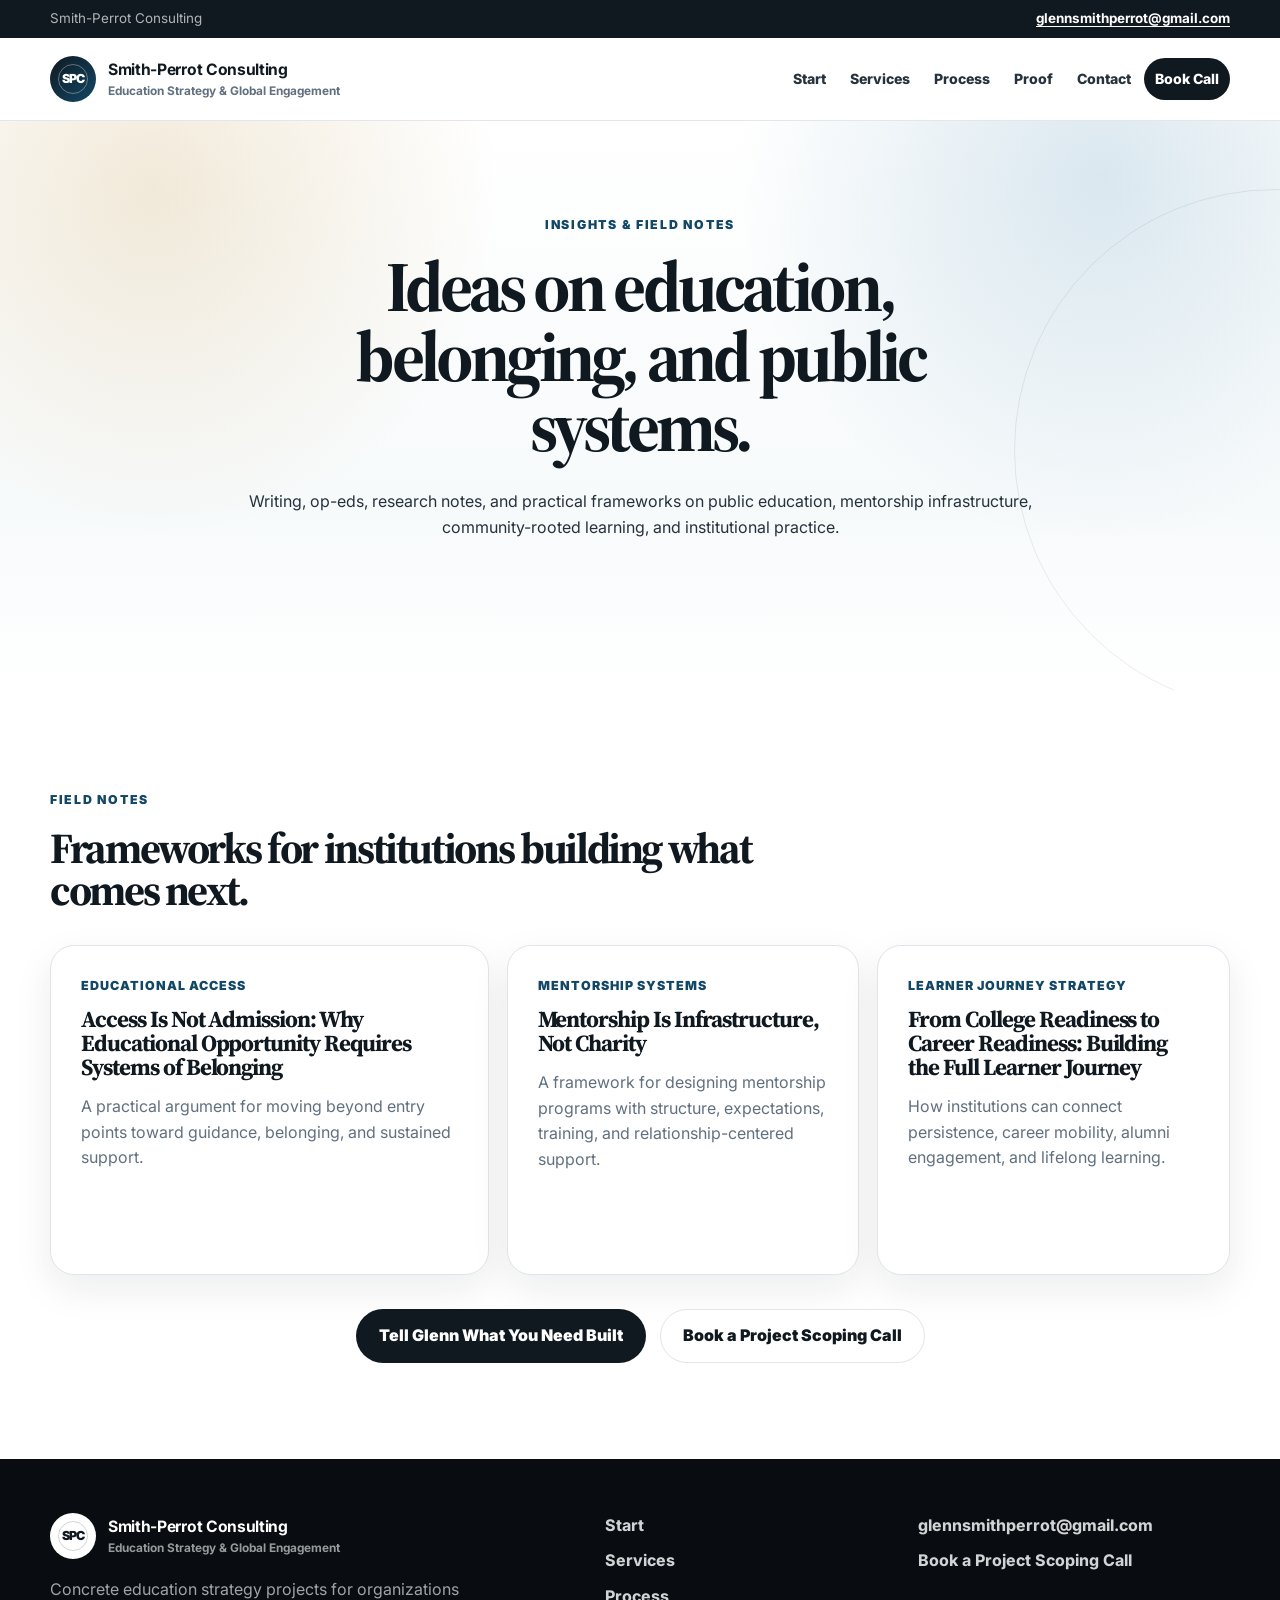
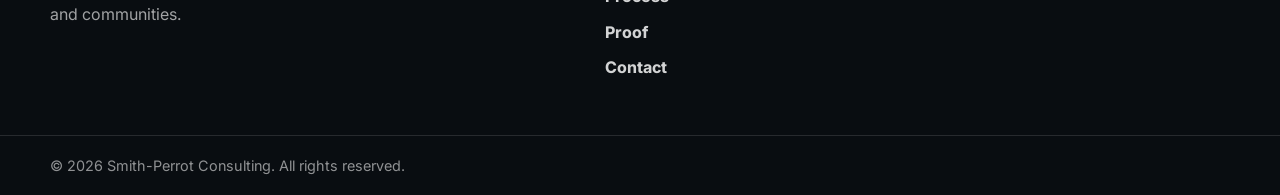
==== blog.html @ 7bee0fd9 "Add files via upload" ====
<!DOCTYPE html>
<html lang="en">
<head>
  <meta charset="UTF-8" />
  <meta name="viewport" content="width=device-width, initial-scale=1.0" />
  <meta name="description"
        content="Ideas from Glenn Smith-Perrot on public education, mentorship, learner journeys, institutional practice, and community-rooted opportunity." />
  <title>Insights | Smith-Perrot Consulting</title>

  <link rel="preconnect" href="https://fonts.googleapis.com" />
  <link rel="preconnect" href="https://fonts.gstatic.com" crossorigin />
  <link href="https://fonts.googleapis.com/css2?family=Inter:wght@400;500;600;700;800;900&family=Source+Serif+4:opsz,wght@8..60,500;8..60,650;8..60,750&display=swap"
        rel="stylesheet" />
  <link rel="icon" href="assets/spc-logo.svg" type="image/svg+xml" />
  <link rel="stylesheet" href="style.css" />
</head>
<body>
  <a class="skip-link" href="#main-content">Skip to main content</a>

  <div class="announcement-bar">
    <div class="container announcement-inner">
      <span>Smith-Perrot Consulting</span>
      <a href="mailto:glennsmithperrot@gmail.com">glennsmithperrot@gmail.com</a>
    </div>
  </div>

  <nav class="site-nav" aria-label="Main navigation">
    <div class="container nav-inner">
      <a class="brand" href="index.html" aria-label="Glenn Smith-Perrot home">
        <span class="brand-mark">SPC</span>
        <span>
          <strong>Smith-Perrot Consulting</strong>
          <small>Education Strategy &amp; Global Engagement</small>
        </span>
      </a>

      <button class="nav-toggle" id="nav-toggle" aria-expanded="false" aria-controls="nav-links" aria-label="Toggle navigation">
        <span></span><span></span><span></span>
      </button>

      <ul class="nav-links" id="nav-links" role="list">
        <li><a href="index.html#start">Start</a></li>
        <li><a href="index.html#engagements">Services</a></li>
        <li><a href="index.html#process">Process</a></li>
        <li><a href="index.html#proof">Proof</a></li>
        <li><a href="index.html#contact">Contact</a></li>
        <li><a class="nav-cta" href="https://calendar.app.google/Zt1WbYurNtRMJqs49" target="_blank" rel="noopener noreferrer">Book Call</a></li>
      </ul>
    </div>
  </nav>

  <header class="hero page-hero-alt">
    <div class="container">
      <div class="section-heading centered reveal">
        <p class="eyebrow">Insights & Field Notes</p>
        <h1>Ideas on education, belonging, and public systems.</h1>
        <p class="hero-lede centered-text">
          Writing, op-eds, research notes, and practical frameworks on public education,
          mentorship infrastructure, community-rooted learning, and institutional practice.
        </p>
      </div>
    </div>
  </header>

  <main id="main-content">
    <section class="section">
      <div class="container">
        <div class="section-heading reveal">
          <p class="eyebrow">Field Notes</p>
          <h2>Frameworks for institutions building what comes next.</h2>
        </div>
        <div class="publication-grid reveal">
          <article class="publication-card">
            <div>
              <p class="pub-source">Educational Access</p>
              <h3>Access Is Not Admission: Why Educational Opportunity Requires Systems of Belonging</h3>
              <p>A practical argument for moving beyond entry points toward guidance, belonging, and sustained support.</p>
            </div>
          </article>
          <article class="publication-card">
            <div>
              <p class="pub-source">Mentorship Systems</p>
              <h3>Mentorship Is Infrastructure, Not Charity</h3>
              <p>A framework for designing mentorship programs with structure, expectations, training, and relationship-centered support.</p>
            </div>
          </article>
          <article class="publication-card">
            <div>
              <p class="pub-source">Learner Journey Strategy</p>
              <h3>From College Readiness to Career Readiness: Building the Full Learner Journey</h3>
              <p>How institutions can connect persistence, career mobility, alumni engagement, and lifelong learning.</p>
            </div>
          </article>
        </div>
        <div class="hero-actions centered-actions reveal">
          <a class="btn btn-primary" href="index.html#contact">Tell Glenn What You Need Built</a>
          <a class="btn btn-secondary" href="https://calendar.app.google/Zt1WbYurNtRMJqs49" target="_blank" rel="noopener noreferrer">Book a Project Scoping Call</a>
        </div>
      </div>
    </section>
  </main>

  <footer class="site-footer">
    <div class="container footer-grid">
      <div>
        <a class="brand footer-brand" href="index.html">
          <span class="brand-mark">SPC</span>
          <span>
            <strong>Smith-Perrot Consulting</strong>
            <small>Education Strategy &amp; Global Engagement</small>
          </span>
        </a>
        <p>Concrete education strategy projects for organizations and communities.</p>
      </div>
      <nav aria-label="Footer navigation">
        <a href="index.html#start">Start</a>
        <a href="index.html#engagements">Services</a>
        <a href="index.html#process">Process</a>
        <a href="index.html#proof">Proof</a>
        <a href="index.html#contact">Contact</a>
      </nav>
      <div class="footer-contact">
        <a href="mailto:glennsmithperrot@gmail.com">glennsmithperrot@gmail.com</a>
        <a href="https://calendar.app.google/Zt1WbYurNtRMJqs49" target="_blank" rel="noopener noreferrer">Book a Project Scoping Call</a>
      </div>
    </div>
    <div class="footer-bottom">
      <div class="container">
        <p>&copy; <span id="year"></span> Smith-Perrot Consulting. All rights reserved.</p>
      </div>
    </div>
  </footer>

  <button id="scroll-top" aria-label="Scroll to top">↑</button>
  <script src="script.js"></script>
</body>
</html>
---- style.css ----
:root {
  --ink: #101820;
  --ink-2: #26323d;
  --muted: #61707f;
  --line: #dfe5ea;
  --paper: #ffffff;
  --paper-soft: #f6f8f9;
  --mist: #eef5f8;
  --blue: #1d6f9f;
  --blue-dark: #124866;
  --gold: #b8892f;
  --gold-soft: #f7ecd4;
  --sage: #dce8df;
  --shadow: 0 24px 70px rgba(16, 24, 32, 0.10);
  --shadow-soft: 0 14px 38px rgba(16, 24, 32, 0.08);
  --radius-xl: 34px;
  --radius-lg: 24px;
  --radius-md: 16px;
  --max: 1180px;
}

* { box-sizing: border-box; }

html {
  scroll-behavior: smooth;
  scroll-padding-top: 110px;
}

body {
  margin: 0;
  color: var(--ink);
  background: var(--paper);
  font-family: "Inter", system-ui, -apple-system, BlinkMacSystemFont, "Segoe UI", sans-serif;
  line-height: 1.6;
  text-rendering: optimizeLegibility;
}

body.nav-open { overflow: hidden; }

img { display: block; max-width: 100%; }
a { color: inherit; text-decoration: none; }
p { margin: 0; color: var(--muted); }

h1, h2, h3 {
  margin: 0;
  color: var(--ink);
  line-height: 0.98;
  letter-spacing: -0.055em;
}

h1, h2 { font-family: "Source Serif 4", Georgia, serif; }
h1 { font-size: clamp(3.4rem, 8.5vw, 7.8rem); max-width: 980px; }
h2 { font-size: clamp(2.3rem, 4.6vw, 5rem); }
h3 { font-size: 1.18rem; line-height: 1.15; letter-spacing: -0.025em; }

.container {
  width: min(var(--max), calc(100% - 44px));
  margin: 0 auto;
}

.skip-link {
  position: absolute;
  left: -999px;
  top: 14px;
  z-index: 999;
  padding: 10px 14px;
  border-radius: 999px;
  color: #fff;
  background: var(--ink);
}
.skip-link:focus { left: 14px; }

.announcement-bar {
  color: rgba(255,255,255,0.86);
  background: var(--ink);
  font-size: 0.84rem;
}
.announcement-inner {
  min-height: 38px;
  display: flex;
  justify-content: space-between;
  align-items: center;
  gap: 14px;
}
.announcement-inner span { color: rgba(255,255,255,0.68); }
.announcement-inner a { color: #fff; font-weight: 700; text-decoration: underline; text-underline-offset: 3px; }

.site-nav {
  position: sticky;
  top: 0;
  z-index: 100;
  border-bottom: 1px solid rgba(223,229,234,0.9);
  background: rgba(255,255,255,0.88);
  backdrop-filter: blur(18px);
}
.nav-inner {
  min-height: 82px;
  display: flex;
  align-items: center;
  justify-content: space-between;
  gap: 28px;
}
.brand {
  display: inline-flex;
  align-items: center;
  gap: 12px;
  min-width: 240px;
}
.brand-mark {
  display: inline-grid;
  place-items: center;
  width: 46px;
  height: 46px;
  border-radius: 50%;
  color: #fff;
  background: linear-gradient(135deg, var(--ink), var(--blue-dark));
  font-weight: 900;
  letter-spacing: -0.06em;
}
.brand strong { display: block; color: var(--ink); font-size: 0.98rem; letter-spacing: -0.02em; }
.brand small { display: block; color: var(--muted); font-size: 0.74rem; font-weight: 700; }

.nav-links {
  display: flex;
  align-items: center;
  gap: 2px;
  margin: 0;
  padding: 0;
  list-style: none;
}
.nav-links a {
  display: inline-flex;
  align-items: center;
  min-height: 42px;
  padding: 8px 11px;
  border-radius: 999px;
  color: var(--ink-2);
  font-size: 0.88rem;
  font-weight: 800;
  transition: background 180ms ease, color 180ms ease, transform 180ms ease;
}
.nav-links a:hover,
.nav-links a:focus-visible,
.nav-links a.active {
  color: var(--blue-dark);
  background: var(--mist);
  outline: none;
}
.nav-links .nav-cta {
  color: #fff;
  background: var(--ink);
}
.nav-links .nav-cta:hover { color: #fff; background: var(--blue-dark); transform: translateY(-1px); }

.nav-toggle {
  display: none;
  width: 46px;
  height: 46px;
  border: 1px solid var(--line);
  border-radius: 50%;
  background: #fff;
  cursor: pointer;
}
.nav-toggle span {
  display: block;
  width: 20px;
  height: 2px;
  margin: 5px auto;
  background: var(--ink);
  border-radius: 999px;
  transition: transform 180ms ease, opacity 180ms ease;
}
.nav-toggle.open span:nth-child(1) { transform: translateY(7px) rotate(45deg); }
.nav-toggle.open span:nth-child(2) { opacity: 0; }
.nav-toggle.open span:nth-child(3) { transform: translateY(-7px) rotate(-45deg); }

.hero {
  position: relative;
  overflow: hidden;
  padding: clamp(72px, 9vw, 128px) 0 42px;
  background:
    radial-gradient(circle at 12% 12%, rgba(184,137,47,0.18), transparent 28%),
    radial-gradient(circle at 86% 10%, rgba(29,111,159,0.16), transparent 30%),
    linear-gradient(180deg, #fff, #f7fafb 68%, #fff);
}
.hero::before {
  content: "";
  position: absolute;
  inset: 12% -20% auto auto;
  width: 520px;
  height: 520px;
  border: 1px solid rgba(16,24,32,0.08);
  border-radius: 50%;
}
.hero-grid {
  position: relative;
  display: grid;
  grid-template-columns: minmax(0, 1.45fr) minmax(300px, 0.55fr);
  gap: clamp(34px, 6vw, 72px);
  align-items: center;
}
.eyebrow {
  display: inline-flex;
  width: fit-content;
  margin-bottom: 18px;
  color: var(--blue-dark);
  font-size: 0.77rem;
  font-weight: 900;
  letter-spacing: 0.14em;
  text-transform: uppercase;
}
.hero h1 span {
  color: var(--blue-dark);
  font-style: italic;
}
.hero-lede {
  max-width: 760px;
  margin-top: 28px;
  color: var(--ink-2);
  font-size: clamp(1.08rem, 1.6vw, 1.3rem);
}
.hero-actions,
.contact-actions {
  display: flex;
  flex-wrap: wrap;
  gap: 14px;
  margin-top: 34px;
}
.btn {
  display: inline-flex;
  align-items: center;
  justify-content: center;
  min-height: 52px;
  padding: 13px 22px;
  border: 1px solid transparent;
  border-radius: 999px;
  font-weight: 900;
  cursor: pointer;
  transition: transform 180ms ease, box-shadow 180ms ease, background 180ms ease, border-color 180ms ease;
}
.btn:hover,
.btn:focus-visible {
  transform: translateY(-2px);
  box-shadow: var(--shadow-soft);
  outline: none;
}
.btn-primary { color: #fff; background: var(--ink); }
.btn-primary:hover { background: var(--blue-dark); }
.btn-secondary { color: var(--ink); background: #fff; border-color: var(--line); }

.hero-panel {
  display: grid;
  gap: 16px;
}
.portrait-frame {
  position: relative;
  margin: 0;
  overflow: hidden;
  border-radius: var(--radius-xl);
  border: 1px solid rgba(223,229,234,0.95);
  background: #f4f7f8;
  box-shadow: var(--shadow);
}
.portrait-frame::after {
  content: "";
  position: absolute;
  inset: 0;
  background:
    linear-gradient(180deg, rgba(255,255,255,0.02) 45%, rgba(29,111,159,0.08)),
    radial-gradient(circle at 20% 10%, rgba(184,137,47,0.10), transparent 34%);
  pointer-events: none;
}
.portrait-frame img {
  width: 100%;
  aspect-ratio: 4 / 5.2;
  object-fit: cover;
  object-position: center 18%;
}
.hero-card {
  padding: 24px;
  border: 1px solid var(--line);
  border-radius: var(--radius-lg);
  background: rgba(255,255,255,0.84);
  box-shadow: var(--shadow-soft);
}
.card-kicker {
  margin-bottom: 8px;
  color: var(--gold);
  font-size: 0.72rem;
  font-weight: 900;
  letter-spacing: 0.12em;
  text-transform: uppercase;
}
.hero-card h2 {
  margin-bottom: 12px;
  font-size: clamp(1.55rem, 2.4vw, 2.1rem);
}

.credibility-strip {
  position: relative;
  z-index: 1;
  display: grid;
  grid-template-columns: 0.8fr repeat(4, 1fr);
  gap: 1px;
  margin-top: clamp(46px, 7vw, 72px);
  overflow: hidden;
  border: 1px solid var(--line);
  border-radius: var(--radius-lg);
  background: var(--line);
  box-shadow: var(--shadow-soft);
}
.credibility-strip span,
.credibility-strip strong {
  min-height: 78px;
  display: flex;
  align-items: center;
  padding: 18px;
  background: #fff;
}
.credibility-strip span { color: var(--muted); font-size: 0.76rem; font-weight: 900; letter-spacing: 0.12em; text-transform: uppercase; }
.credibility-strip strong { color: var(--ink); font-size: 0.92rem; }

.section { padding: clamp(76px, 9vw, 122px) 0; }
.section:nth-of-type(even) { background: var(--paper-soft); }
.section-heading { max-width: 860px; margin-bottom: 40px; }
.section-heading.centered,
.centered { margin-inline: auto; text-align: center; }
.section-intro h2 { max-width: 770px; }

.profile-grid,
.global-grid,
.speaking-grid,
.research-grid,
.contact-grid {
  display: grid;
  grid-template-columns: minmax(0, 0.9fr) minmax(0, 1.1fr);
  gap: clamp(30px, 6vw, 76px);
  align-items: start;
}
.profile-copy {
  padding-top: 40px;
  border-top: 1px solid var(--line);
}
.profile-copy p {
  color: var(--ink-2);
  font-size: 1.08rem;
}
.profile-copy p + p { margin-top: 22px; }

.metric-grid {
  display: grid;
  grid-template-columns: repeat(4, minmax(0, 1fr));
  gap: 18px;
}
.metric-card,
.engagement-card,
.global-card,
.research-card,
.contact-form,
.logo-grid article,
.speaking-list article {
  border: 1px solid var(--line);
  border-radius: var(--radius-lg);
  background: #fff;
  box-shadow: var(--shadow-soft);
}
.metric-card {
  min-height: 230px;
  display: flex;
  flex-direction: column;
  justify-content: space-between;
  padding: 28px;
}
.metric-card strong {
  color: var(--blue-dark);
  font-family: "Source Serif 4", Georgia, serif;
  font-size: clamp(2.35rem, 4.2vw, 4rem);
  line-height: 1;
  letter-spacing: -0.06em;
}
.metric-card span { color: var(--muted); font-weight: 700; }

.logo-grid {
  display: grid;
  grid-template-columns: repeat(4, minmax(0, 1fr));
  gap: 18px;
}
.logo-grid article {
  padding: 26px;
  min-height: 220px;
}
.logo-grid span {
  display: block;
  margin-bottom: 44px;
  color: var(--ink);
  font-family: "Source Serif 4", Georgia, serif;
  font-size: 1.52rem;
  font-weight: 750;
  line-height: 1.05;
  letter-spacing: -0.04em;
}
.logo-grid p { font-size: 0.95rem; }

.engagement-grid {
  display: grid;
  grid-template-columns: repeat(3, minmax(0, 1fr));
  gap: 18px;
}
.engagement-card {
  min-height: 275px;
  padding: 28px;
  position: relative;
  overflow: hidden;
}
.engagement-card::before {
  content: "";
  position: absolute;
  inset: 0 0 auto;
  height: 5px;
  background: linear-gradient(90deg, var(--blue-dark), var(--gold));
}
.engagement-card span {
  display: inline-block;
  margin-bottom: 54px;
  color: var(--gold);
  font-weight: 900;
}
.engagement-card h3 { margin-bottom: 14px; font-size: 1.35rem; }
.featured-card {
  color: #fff;
  background: var(--ink);
}
.featured-card h3,
.featured-card p { color: #fff; }
.featured-card p { color: rgba(255,255,255,0.74); }

.global-section {
  color: var(--ink);
  background:
    radial-gradient(circle at 12% 8%, rgba(184,137,47,0.14), transparent 28%),
    radial-gradient(circle at 88% 12%, rgba(29,111,159,0.12), transparent 28%),
    linear-gradient(180deg, #f8fafb 0%, #eef5f8 100%);
}
.global-section h2,
.global-section p { color: var(--ink); }
.global-section .eyebrow { color: var(--blue-dark); }
.global-copy p:not(.eyebrow) { max-width: 620px; color: var(--ink-2); font-size: 1.08rem; }
.global-card { padding: 30px; background: #fff; border-color: var(--line); box-shadow: var(--shadow-soft); }
.global-card h3 { color: var(--ink); margin-bottom: 18px; }
.check-list { list-style: none; margin: 0; padding: 0; }
.check-list li {
  position: relative;
  padding-left: 28px;
  margin-bottom: 12px;
  color: var(--muted);
  font-weight: 700;
}
.check-list li::before {
  content: "✓";
  position: absolute;
  left: 0;
  color: var(--gold);
  font-weight: 900;
}
.premium-list li { color: var(--ink-2); }

.speaking-list {
  display: grid;
  gap: 16px;
}
.speaking-list article { padding: 26px; }
.speaking-list h3 { margin-bottom: 8px; }

.research-card { padding: clamp(30px, 5vw, 50px); }
.research-card h2 { margin-bottom: 18px; }
.research-card p + p { margin-top: 18px; }
.note { color: var(--blue-dark); font-weight: 800; }
.research-topics {
  display: flex;
  flex-wrap: wrap;
  gap: 12px;
  align-content: start;
}
.research-topics span {
  display: inline-flex;
  padding: 13px 15px;
  border: 1px solid var(--line);
  border-radius: 999px;
  background: #fff;
  color: var(--ink-2);
  font-weight: 850;
  box-shadow: 0 8px 22px rgba(16,24,32,0.05);
}

.contact-section { background: var(--ink) !important; }
.contact-section h2,
.contact-section h3,
.contact-section .eyebrow { color: #fff; }
.contact-section p { color: rgba(255,255,255,0.76); }
.contact-section .btn-secondary { color: #fff; background: transparent; border-color: rgba(255,255,255,0.28); }
.contact-form {
  display: grid;
  gap: 16px;
  padding: 30px;
  background: #fff;
}
.contact-form h3 { color: var(--ink); margin-bottom: 4px; }
.form-row { display: grid; grid-template-columns: repeat(2, minmax(0, 1fr)); gap: 16px; }
label { display: grid; gap: 7px; color: var(--ink); font-weight: 850; }
label span { font-size: 0.9rem; }
input, select, textarea {
  width: 100%;
  min-height: 50px;
  border: 1px solid #cfd8df;
  border-radius: 14px;
  padding: 12px 14px;
  color: var(--ink);
  background: #fff;
  font: inherit;
}
textarea { min-height: 128px; resize: vertical; }
input:focus, select:focus, textarea:focus {
  outline: 3px solid rgba(29,111,159,0.2);
  border-color: var(--blue);
}
.hidden-field { display: none; }
.form-msg { display: none; padding: 12px 14px; border-radius: 12px; font-weight: 800; }
.form-msg.show { display: block; }
.form-msg.success { color: #12603b; background: #e8f8ef; border: 1px solid #bde7ca; }
.form-msg.error { color: #8a1c1c; background: #fff0f0; border: 1px solid #efbbbb; }

.site-footer {
  color: rgba(255,255,255,0.74);
  background: #090d11;
}
.footer-grid {
  display: grid;
  grid-template-columns: 1.5fr 0.8fr 0.9fr;
  gap: 36px;
  padding: 54px 0;
}
.footer-brand .brand-mark { background: #fff; color: var(--ink); }
.footer-brand strong { color: #fff; }
.footer-brand small { color: rgba(255,255,255,0.58); }
.footer-grid p { margin-top: 18px; max-width: 440px; color: rgba(255,255,255,0.62); }
.footer-grid nav,
.footer-contact { display: grid; gap: 10px; align-content: start; }
.footer-grid a { color: rgba(255,255,255,0.82); font-weight: 750; }
.footer-grid a:hover { color: #fff; }
.footer-bottom { border-top: 1px solid rgba(255,255,255,0.12); padding: 18px 0; }
.footer-bottom p { color: rgba(255,255,255,0.55); font-size: 0.9rem; }

#scroll-top {
  position: fixed;
  right: 18px;
  bottom: 18px;
  z-index: 80;
  width: 46px;
  height: 46px;
  border: 0;
  border-radius: 50%;
  color: #fff;
  background: var(--ink);
  font-weight: 900;
  cursor: pointer;
  box-shadow: var(--shadow-soft);
  opacity: 0;
  visibility: hidden;
  transform: translateY(12px);
  transition: opacity 180ms ease, visibility 180ms ease, transform 180ms ease;
}
#scroll-top.show { opacity: 1; visibility: visible; transform: translateY(0); }

.reveal {
  opacity: 0;
  transform: translateY(18px);
  transition: opacity 650ms ease, transform 650ms ease;
}
.reveal.visible { opacity: 1; transform: translateY(0); }

@media (prefers-reduced-motion: reduce) {
  *, *::before, *::after {
    scroll-behavior: auto !important;
    transition-duration: 0.01ms !important;
    animation-duration: 0.01ms !important;
  }
  .reveal { opacity: 1; transform: none; }
}

@media (max-width: 1080px) {
  .nav-toggle { display: block; }
  .nav-links {
    position: fixed;
    top: 112px;
    left: 22px;
    right: 22px;
    display: grid;
    gap: 4px;
    padding: 16px;
    border: 1px solid var(--line);
    border-radius: var(--radius-lg);
    background: #fff;
    box-shadow: var(--shadow);
    opacity: 0;
    visibility: hidden;
    pointer-events: none;
    transform: translateY(-12px);
  }
  .nav-links.open {
    opacity: 1;
    visibility: visible;
    pointer-events: auto;
    transform: translateY(0);
  }
  .nav-links a { justify-content: center; }
  .hero-grid,
  .profile-grid,
  .global-grid,
  .speaking-grid,
  .research-grid,
  .contact-grid { grid-template-columns: 1fr; }
  .hero-panel { max-width: 520px; }
  .credibility-strip,
  .metric-grid,
  .logo-grid { grid-template-columns: repeat(2, minmax(0, 1fr)); }
  .credibility-strip span { grid-column: 1 / -1; min-height: 56px; }
  .engagement-grid { grid-template-columns: repeat(2, minmax(0, 1fr)); }
}

@media (max-width: 720px) {
  .container { width: min(100% - 30px, var(--max)); }
  .announcement-inner { justify-content: center; text-align: center; flex-wrap: wrap; padding: 8px 0; }
  .brand { min-width: 0; }
  .brand small { display: none; }
  .hero { padding-top: 58px; }
  h1 { font-size: clamp(3rem, 15vw, 4.4rem); }
  .hero-grid { gap: 32px; }
  .hero-actions,
  .contact-actions { flex-direction: column; }
  .btn { width: 100%; }
  .credibility-strip,
  .metric-grid,
  .logo-grid,
  .engagement-grid,
  .form-row,
  .footer-grid { grid-template-columns: 1fr; }
  .metric-card,
  .engagement-card { min-height: auto; }
  .engagement-card span { margin-bottom: 32px; }
  .section { padding: 66px 0; }
  .portrait-frame img { aspect-ratio: 4 / 4.7; }
}

@media (max-width: 420px) {
  .brand strong { font-size: 0.88rem; }
  .brand-mark { width: 40px; height: 40px; }
  .nav-inner { min-height: 74px; }
  .nav-links { top: 100px; left: 15px; right: 15px; }
}

.page-hero-alt {
  padding-bottom: clamp(72px, 9vw, 120px);
}
.centered-text {
  margin-left: auto;
  margin-right: auto;
}
.blog-placeholder {
  max-width: 900px;
  margin: 0 auto;
}
.blog-topics {
  margin-top: 26px;
}

/* Publication cards */
.publication-grid {
  display: grid;
  grid-template-columns: 1.15fr 0.925fr 0.925fr;
  gap: 18px;
  align-items: stretch;
}

.publication-card {
  min-height: 330px;
  display: flex;
  flex-direction: column;
  justify-content: space-between;
  gap: 26px;
  padding: 30px;
  border: 1px solid var(--line);
  border-radius: var(--radius-lg);
  background: #fff;
  box-shadow: var(--shadow-soft);
}

.publication-card h3 {
  margin: 12px 0 14px;
  font-family: "Source Serif 4", Georgia, serif;
  font-size: clamp(1.45rem, 2vw, 2.05rem);
  line-height: 1.04;
  letter-spacing: -0.045em;
}

.pub-source {
  color: var(--blue-dark);
  font-size: 0.78rem;
  font-weight: 900;
  letter-spacing: 0.08em;
  text-transform: uppercase;
}

.publication-card a,
.pub-type {
  width: fit-content;
  display: inline-flex;
  align-items: center;
  padding: 10px 13px;
  border-radius: 999px;
  color: var(--ink);
  background: var(--gold-soft);
  font-weight: 900;
  font-size: 0.9rem;
}

.publication-card a:hover,
.publication-card a:focus-visible {
  outline: 3px solid rgba(184, 137, 47, 0.25);
}

.featured-publication {
  color: #fff;
  background:
    radial-gradient(circle at 20% 0%, rgba(184,137,47,0.25), transparent 34%),
    var(--ink);
}

.featured-publication h3,
.featured-publication p {
  color: #fff;
}

.featured-publication p:not(.pub-source) {
  color: rgba(255,255,255,0.74);
}

.featured-publication .pub-source {
  color: #f3d89c;
}

.featured-publication .pub-type {
  color: var(--ink);
  background: #fff;
}

@media (max-width: 1080px) {
  .publication-grid {
    grid-template-columns: 1fr;
  }

  .publication-card {
    min-height: auto;
  }
}

/* Institutional authority additions */
.expanded-logo-grid {
  grid-template-columns: repeat(4, minmax(0, 1fr));
}

.selected-grid,
.partners-grid {
  display: grid;
  grid-template-columns: minmax(0, 0.85fr) minmax(0, 1.15fr);
  gap: clamp(30px, 6vw, 76px);
  align-items: start;
}

.selected-list {
  display: grid;
  gap: 14px;
}

.selected-list article,
.available-grid article,
.initiative-card {
  border: 1px solid var(--line);
  border-radius: var(--radius-lg);
  background: #fff;
  box-shadow: var(--shadow-soft);
}

.selected-list article {
  display: grid;
  grid-template-columns: 0.42fr 1fr;
  gap: 22px;
  padding: 24px;
}

.selected-list strong {
  color: var(--blue-dark);
  font-family: "Source Serif 4", Georgia, serif;
  font-size: 1.25rem;
  line-height: 1.08;
  letter-spacing: -0.04em;
}

.initiative-grid,
.available-grid {
  display: grid;
  grid-template-columns: repeat(3, minmax(0, 1fr));
  gap: 18px;
}

.initiative-card {
  min-height: 310px;
  display: flex;
  flex-direction: column;
  justify-content: space-between;
  padding: 30px;
  position: relative;
  overflow: hidden;
}

.initiative-card::before {
  content: "";
  position: absolute;
  inset: 0 0 auto;
  height: 5px;
  background: linear-gradient(90deg, var(--blue-dark), var(--gold));
}

.initiative-card span {
  color: var(--gold);
  font-size: 0.78rem;
  font-weight: 900;
  letter-spacing: 0.1em;
  text-transform: uppercase;
}

.initiative-card h3 {
  margin: 34px 0 16px;
  font-family: "Source Serif 4", Georgia, serif;
  font-size: clamp(1.55rem, 2.5vw, 2.25rem);
  line-height: 1.04;
  letter-spacing: -0.05em;
}

.spotlight-card {
  color: #fff;
  background:
    radial-gradient(circle at 18% 0%, rgba(184,137,47,0.26), transparent 36%),
    var(--ink);
}

.spotlight-card h3,
.spotlight-card p { color: #fff; }
.spotlight-card p { color: rgba(255,255,255,0.74); }

.partner-cloud {
  display: flex;
  flex-wrap: wrap;
  gap: 12px;
}

.partner-cloud span {
  display: inline-flex;
  align-items: center;
  min-height: 48px;
  padding: 12px 16px;
  border: 1px solid var(--line);
  border-radius: 999px;
  color: var(--ink-2);
  background: #fff;
  font-weight: 900;
  box-shadow: 0 8px 22px rgba(16,24,32,0.05);
}

.available-grid {
  grid-template-columns: repeat(4, minmax(0, 1fr));
}

.available-grid article {
  padding: 26px;
  min-height: 210px;
}

.available-grid h3 {
  margin-bottom: 14px;
  font-size: 1.28rem;
}

@media (max-width: 1080px) {
  .expanded-logo-grid,
  .available-grid {
    grid-template-columns: repeat(2, minmax(0, 1fr));
  }

  .selected-grid,
  .partners-grid {
    grid-template-columns: 1fr;
  }

  .initiative-grid {
    grid-template-columns: 1fr;
  }

  .initiative-card {
    min-height: auto;
  }
}

@media (max-width: 720px) {
  .expanded-logo-grid,
  .available-grid {
    grid-template-columns: 1fr;
  }

  .selected-list article {
    grid-template-columns: 1fr;
  }
}

.centered-actions {
  justify-content: center;
}

/* Practice in Motion refinement */
.practice-grid {
  align-items: stretch;
}

.practice-card {
  min-height: 255px;
  gap: 24px;
  justify-content: flex-start;
  background:
    linear-gradient(180deg, rgba(255,255,255,0.96), rgba(255,255,255,1)),
    radial-gradient(circle at 18% 0%, rgba(29,111,159,0.08), transparent 34%);
}

.practice-card strong {
  max-width: 100%;
  color: var(--ink);
  font-family: "Source Serif 4", Georgia, serif;
  font-size: clamp(1.85rem, 2.7vw, 2.75rem);
  line-height: 1.02;
  letter-spacing: -0.05em;
}

.practice-card span {
  max-width: 34ch;
  color: var(--muted);
  font-size: 0.98rem;
  font-weight: 700;
  line-height: 1.52;
}

.practice-card::after {
  content: "";
  width: 42px;
  height: 3px;
  margin-top: auto;
  border-radius: 999px;
  background: linear-gradient(90deg, var(--blue-dark), var(--gold));
}

@media (max-width: 720px) {
  .practice-card {
    min-height: auto;
  }

  .practice-card strong {
    font-size: clamp(1.75rem, 9vw, 2.35rem);
  }

  .practice-card span {
    max-width: none;
  }
}

/* Launch tightening pass */
.compact-initiative-grid {
  grid-template-columns: repeat(4, minmax(0, 1fr));
}

.compact-initiative-grid .initiative-card {
  min-height: 285px;
}

.concise-experience article {
  grid-template-columns: 0.34fr 1fr;
}

.ways-grid {
  display: grid;
  grid-template-columns: minmax(0, 0.75fr) minmax(0, 1.25fr);
  gap: clamp(30px, 6vw, 76px);
  align-items: start;
}

.ways-columns {
  display: grid;
  grid-template-columns: repeat(2, minmax(0, 1fr));
  gap: 18px;
}

.ways-columns article {
  padding: 30px;
  border: 1px solid var(--line);
  border-radius: var(--radius-lg);
  background: #fff;
  box-shadow: var(--shadow-soft);
}

.ways-columns h3 {
  margin-bottom: 18px;
  font-size: 1.35rem;
}

.ways-columns .check-list li {
  margin-bottom: 10px;
}

@media (max-width: 1180px) {
  .compact-initiative-grid {
    grid-template-columns: repeat(2, minmax(0, 1fr));
  }
}

@media (max-width: 1080px) {
  .ways-grid {
    grid-template-columns: 1fr;
  }
}

@media (max-width: 720px) {
  .compact-initiative-grid,
  .ways-columns {
    grid-template-columns: 1fr;
  }

  .concise-experience article {
    grid-template-columns: 1fr;
  }
}

/* Refined text-based logo */
.brand-mark {
  position: relative;
  isolation: isolate;
  font-size: 0.78rem;
  letter-spacing: -0.075em;
}

.brand-mark::after {
  content: "";
  position: absolute;
  inset: 8px;
  border: 1px solid rgba(255,255,255,0.34);
  border-radius: 50%;
  z-index: -1;
}

.footer-brand .brand-mark::after {
  border-color: rgba(16,24,32,0.18);
}

/* Editorial publication layout */
.editorial-publications {
  grid-template-columns: repeat(2, minmax(0, 1fr));
}

.editorial-publications .publication-card {
  min-height: 300px;
}

@media (max-width: 760px) {
  .editorial-publications {
    grid-template-columns: 1fr;
  }
}

/* Contract-readiness note */
.contract-note {
  margin-top: 28px;
  padding: 22px;
  border: 1px solid rgba(255,255,255,0.16);
  border-radius: var(--radius-lg);
  background: rgba(255,255,255,0.06);
}

.contract-note h3 {
  margin-bottom: 8px;
  font-size: 1.12rem;
  letter-spacing: -0.025em;
}

.contract-note p {
  color: rgba(255,255,255,0.74);
  font-size: 0.98rem;
}

/* Clear above-the-fold offer language */
.hero-offers {
  max-width: 830px;
  margin-top: 28px;
  padding: 22px;
  border: 1px solid rgba(29,111,159,0.14);
  border-radius: var(--radius-lg);
  background: rgba(255,255,255,0.72);
  box-shadow: 0 18px 48px rgba(16,24,32,0.07);
}

.hero-offers p {
  margin-bottom: 12px;
  color: var(--ink);
  font-weight: 900;
}

.hero-offers ul {
  display: grid;
  grid-template-columns: repeat(2, minmax(0, 1fr));
  gap: 10px 16px;
  margin: 0;
  padding: 0;
  list-style: none;
}

.hero-offers li {
  position: relative;
  padding-left: 24px;
  color: var(--ink-2);
  font-size: 0.96rem;
  font-weight: 750;
  line-height: 1.42;
}

.hero-offers li::before {
  content: "";
  position: absolute;
  left: 0;
  top: 0.62em;
  width: 9px;
  height: 9px;
  border-radius: 50%;
  background: linear-gradient(135deg, var(--blue-dark), var(--gold));
}

@media (max-width: 760px) {
  .hero-offers {
    padding: 18px;
  }

  .hero-offers ul {
    grid-template-columns: 1fr;
  }
}

.section-lede {
  max-width: 720px;
  margin: 18px auto 0;
  color: var(--ink-2);
  font-size: clamp(1.02rem, 1.45vw, 1.18rem);
}

/* Publish-ready typography + concrete services */
h1 {
  font-size: clamp(2.65rem, 5.55vw, 5.45rem);
  max-width: 920px;
}

h2 {
  font-size: clamp(1.9rem, 3.35vw, 3.85rem);
}

h3 {
  font-size: 1.08rem;
}

.hero {
  padding-top: clamp(58px, 7vw, 104px);
}

.hero-lede {
  max-width: 800px;
  font-size: clamp(1rem, 1.25vw, 1.16rem);
}

.hero-card h2 {
  font-size: clamp(1.35rem, 2vw, 1.82rem);
}

.section {
  padding: clamp(64px, 7.5vw, 104px) 0;
}

.section-heading {
  max-width: 800px;
  margin-bottom: 34px;
}

.section-lede {
  max-width: 680px;
  font-size: clamp(0.98rem, 1.2vw, 1.08rem);
}

.service-grid {
  grid-template-columns: repeat(2, minmax(0, 1fr));
  gap: 20px;
}

.service-card {
  min-height: auto;
  justify-content: flex-start;
  padding: 28px;
}

.service-card span {
  margin-bottom: 26px;
  font-size: 0.76rem;
  letter-spacing: 0.1em;
  text-transform: uppercase;
}

.service-card h3 {
  margin-bottom: 12px;
  font-family: "Source Serif 4", Georgia, serif;
  font-size: clamp(1.45rem, 2vw, 1.9rem);
  line-height: 1.05;
  letter-spacing: -0.045em;
}

.service-card h4 {
  margin: 22px 0 10px;
  color: var(--ink);
  font-size: 0.82rem;
  letter-spacing: 0.08em;
  text-transform: uppercase;
}

.service-card ul {
  display: grid;
  gap: 7px;
  margin: 0;
  padding: 0;
  list-style: none;
}

.service-card li {
  position: relative;
  padding-left: 20px;
  color: var(--ink-2);
  font-size: 0.93rem;
  font-weight: 720;
  line-height: 1.38;
}

.service-card li::before {
  content: "";
  position: absolute;
  left: 0;
  top: 0.65em;
  width: 7px;
  height: 7px;
  border-radius: 50%;
  background: var(--gold);
}

.service-card .experience-basis {
  margin-top: 20px;
  padding-top: 16px;
  border-top: 1px solid var(--line);
  color: var(--muted);
  font-size: 0.92rem;
  line-height: 1.48;
}

.service-card .experience-basis strong {
  color: var(--ink-2);
}

.service-card.featured-card h4,
.service-card.featured-card li,
.service-card.featured-card .experience-basis,
.service-card.featured-card .experience-basis strong {
  color: rgba(255,255,255,0.78);
}

.service-card.featured-card .experience-basis {
  border-top-color: rgba(255,255,255,0.18);
}

.service-card.featured-card li::before {
  background: #f3d89c;
}

.engagement-card span {
  margin-bottom: 32px;
}

.metric-card strong {
  font-size: clamp(1.95rem, 3.2vw, 3.15rem);
}

.practice-card strong {
  font-size: clamp(1.65rem, 2.25vw, 2.35rem);
}

.initiative-card h3,
.publication-card h3 {
  font-size: clamp(1.35rem, 1.8vw, 1.82rem);
}

@media (max-width: 1080px) {
  .service-grid {
    grid-template-columns: 1fr;
  }
}

@media (max-width: 720px) {
  h1 {
    font-size: clamp(2.25rem, 10.5vw, 3.35rem);
  }

  h2 {
    font-size: clamp(1.75rem, 8.5vw, 2.75rem);
  }

  .service-card {
    padding: 24px;
  }
}

/* Fast-start conversion section */
.start-section {
  background: var(--paper-soft);
}

.start-grid {
  display: grid;
  grid-template-columns: repeat(3, minmax(0, 1fr));
  gap: 18px;
}

.start-card {
  display: flex;
  flex-direction: column;
  gap: 16px;
  min-height: 360px;
  padding: 28px;
  border: 1px solid var(--line);
  border-radius: var(--radius-lg);
  background: #fff;
  box-shadow: var(--shadow-soft);
}

.start-card span {
  color: var(--gold);
  font-size: 0.76rem;
  font-weight: 900;
  letter-spacing: 0.1em;
  text-transform: uppercase;
}

.start-card h3 {
  font-family: "Source Serif 4", Georgia, serif;
  font-size: clamp(1.45rem, 2vw, 1.9rem);
  line-height: 1.05;
  letter-spacing: -0.045em;
}

.start-card p {
  color: var(--ink-2);
}

.start-card ul {
  display: grid;
  gap: 8px;
  margin: 0;
  padding: 0;
  list-style: none;
}

.start-card li {
  position: relative;
  padding-left: 22px;
  color: var(--muted);
  font-size: 0.94rem;
  font-weight: 720;
  line-height: 1.42;
}

.start-card li::before {
  content: "✓";
  position: absolute;
  left: 0;
  color: var(--gold);
  font-weight: 900;
}

.featured-start {
  color: #fff;
  background:
    radial-gradient(circle at 18% 0%, rgba(184,137,47,0.26), transparent 36%),
    var(--ink);
}

.featured-start h3,
.featured-start p,
.featured-start li {
  color: #fff;
}

.featured-start p,
.featured-start li {
  color: rgba(255,255,255,0.76);
}

.text-link {
  width: fit-content;
  margin-top: auto;
  color: var(--blue-dark);
  font-weight: 900;
  text-decoration: underline;
  text-decoration-thickness: 2px;
  text-underline-offset: 5px;
}

.featured-start .text-link {
  color: #fff;
}

@media (max-width: 1080px) {
  .start-grid {
    grid-template-columns: 1fr;
  }

  .start-card {
    min-height: auto;
  }
}

/* Compact proof section */
.proof-grid {
  display: grid;
  grid-template-columns: repeat(4, minmax(0, 1fr));
  gap: 16px;
}

.proof-card {
  min-height: 245px;
  padding: 26px;
  border: 1px solid var(--line);
  border-radius: var(--radius-lg);
  background: #fff;
  box-shadow: var(--shadow-soft);
}

.proof-card span {
  display: inline-flex;
  margin-bottom: 28px;
  color: var(--gold);
  font-size: 0.74rem;
  font-weight: 900;
  letter-spacing: 0.1em;
  text-transform: uppercase;
}

.proof-card h3 {
  margin-bottom: 12px;
  font-family: "Source Serif 4", Georgia, serif;
  font-size: clamp(1.28rem, 1.65vw, 1.65rem);
  line-height: 1.05;
  letter-spacing: -0.04em;
}

.proof-card p {
  font-size: 0.95rem;
}

.proof-link {
  display: inline-flex;
  margin-top: 18px;
  font-size: 0.92rem;
}

.proof-wide {
  grid-column: span 2;
  min-height: 220px;
  background:
    radial-gradient(circle at 18% 0%, rgba(29,111,159,0.08), transparent 34%),
    #fff;
}

@media (max-width: 1080px) {
  .proof-grid {
    grid-template-columns: repeat(2, minmax(0, 1fr));
  }
}

@media (max-width: 720px) {
  .proof-grid {
    grid-template-columns: 1fr;
  }

  .proof-wide {
    grid-column: auto;
  }
}

/* Final conversion-focused services + process */
.buyer-question-grid {
  display: grid;
  grid-template-columns: repeat(3, minmax(0, 1fr));
  gap: 16px;
  margin-bottom: 22px;
}

.buyer-question-grid article,
.service-example-card,
.process-steps article {
  border: 1px solid var(--line);
  border-radius: var(--radius-lg);
  background: #fff;
  box-shadow: var(--shadow-soft);
}

.buyer-question-grid article {
  padding: 24px;
}

.buyer-question-grid h3 {
  margin-bottom: 8px;
  font-family: "Source Serif 4", Georgia, serif;
  font-size: clamp(1.28rem, 1.65vw, 1.65rem);
  line-height: 1.05;
  letter-spacing: -0.04em;
}

.buyer-question-grid p {
  font-size: 0.95rem;
}

.service-example-grid {
  display: grid;
  grid-template-columns: repeat(3, minmax(0, 1fr));
  gap: 16px;
}

.service-example-card {
  padding: 24px;
  min-height: 245px;
}

.service-example-card span {
  display: inline-flex;
  margin-bottom: 24px;
  color: var(--gold);
  font-size: 0.72rem;
  font-weight: 900;
  letter-spacing: 0.1em;
  text-transform: uppercase;
}

.service-example-card h3 {
  margin-bottom: 10px;
  font-family: "Source Serif 4", Georgia, serif;
  font-size: clamp(1.25rem, 1.55vw, 1.58rem);
  line-height: 1.05;
  letter-spacing: -0.04em;
}

.service-example-card p {
  font-size: 0.94rem;
}

.process-grid {
  display: grid;
  grid-template-columns: minmax(0, 0.8fr) minmax(0, 1.2fr);
  gap: clamp(30px, 6vw, 76px);
  align-items: start;
}

.process-steps {
  display: grid;
  gap: 14px;
}

.process-steps article {
  display: grid;
  grid-template-columns: 54px minmax(0, 0.45fr) minmax(0, 1fr);
  gap: 18px;
  align-items: start;
  padding: 22px;
}

.process-steps span {
  display: inline-grid;
  place-items: center;
  width: 42px;
  height: 42px;
  border-radius: 50%;
  color: #fff;
  background: var(--ink);
  font-weight: 900;
}

.process-steps h3 {
  font-family: "Source Serif 4", Georgia, serif;
  font-size: clamp(1.22rem, 1.5vw, 1.55rem);
  line-height: 1.05;
  letter-spacing: -0.04em;
}

.process-steps p {
  font-size: 0.96rem;
}

/* Override older long-service card styles now that services are compact examples */
.signature-section .engagement-grid:not(.service-grid) {
  grid-template-columns: repeat(3, minmax(0, 1fr));
}

@media (max-width: 1080px) {
  .buyer-question-grid,
  .service-example-grid {
    grid-template-columns: 1fr;
  }

  .process-grid {
    grid-template-columns: 1fr;
  }

  .process-steps article {
    grid-template-columns: 48px 1fr;
  }

  .process-steps p {
    grid-column: 2;
  }
}

@media (max-width: 720px) {
  .buyer-question-grid article,
  .service-example-card,
  .process-steps article {
    padding: 20px;
  }

  .process-steps article {
    grid-template-columns: 1fr;
  }

  .process-steps p {
    grid-column: auto;
  }
}

/* Targeted clarity additions */
.positioning-line {
  max-width: 760px;
  margin-top: 16px;
  color: var(--blue-dark);
  font-size: clamp(1rem, 1.2vw, 1.12rem);
  font-weight: 850;
}

.credibility-note {
  max-width: 780px;
  margin-top: 16px;
  padding: 16px 18px;
  border: 1px solid rgba(184, 137, 47, 0.28);
  border-left: 5px solid var(--gold);
  border-radius: var(--radius-md);
  color: var(--ink-2);
  background: rgba(247, 236, 212, 0.42);
  font-size: 0.98rem;
  font-weight: 700;
}

.best-first-project {
  display: flex;
  gap: 24px;
  align-items: center;
  justify-content: space-between;
  margin-top: 22px;
  padding: clamp(24px, 4vw, 34px);
  border: 1px solid rgba(29, 111, 159, 0.22);
  border-radius: var(--radius-lg);
  background:
    radial-gradient(circle at 8% 0%, rgba(29, 111, 159, 0.10), transparent 32%),
    #fff;
  box-shadow: var(--shadow-soft);
}

.best-first-project .eyebrow {
  margin-bottom: 10px;
}

.best-first-project h3 {
  margin-bottom: 8px;
  font-family: "Source Serif 4", Georgia, serif;
  font-size: clamp(1.45rem, 2.1vw, 2.15rem);
  line-height: 1.02;
  letter-spacing: -0.045em;
}

.best-first-project p:not(.eyebrow) {
  max-width: 720px;
  color: var(--ink-2);
  font-size: 1rem;
}

.audience-section {
  background: #fff;
}

.audience-grid {
  display: grid;
  grid-template-columns: repeat(4, minmax(0, 1fr));
  gap: 12px;
}

.audience-grid span {
  display: flex;
  align-items: center;
  min-height: 74px;
  padding: 18px;
  border: 1px solid var(--line);
  border-radius: var(--radius-md);
  color: var(--ink-2);
  background: var(--paper-soft);
  font-weight: 850;
  box-shadow: 0 8px 22px rgba(16,24,32,0.04);
}

.hire-section {
  background: var(--paper-soft);
}

.hire-grid {
  display: grid;
  grid-template-columns: repeat(4, minmax(0, 1fr));
  gap: 16px;
}

.hire-grid article {
  min-height: 260px;
  padding: 24px;
  border: 1px solid var(--line);
  border-radius: var(--radius-lg);
  background: #fff;
  box-shadow: var(--shadow-soft);
}

.hire-grid span {
  display: inline-grid;
  place-items: center;
  width: 38px;
  height: 38px;
  margin-bottom: 26px;
  border-radius: 999px;
  color: #fff;
  background: var(--ink);
  font-weight: 900;
  font-size: 0.82rem;
}

.hire-grid h3 {
  margin-bottom: 10px;
  font-family: "Source Serif 4", Georgia, serif;
  font-size: clamp(1.22rem, 1.48vw, 1.52rem);
  line-height: 1.05;
  letter-spacing: -0.04em;
}

.hire-grid p {
  color: var(--ink-2);
  font-size: 0.94rem;
}

.family-note-section {
  padding: 34px 0;
  background: var(--paper-soft);
}

.family-note {
  max-width: 920px;
  margin: 0 auto;
  padding: 24px 28px;
  border: 1px solid var(--line);
  border-radius: var(--radius-lg);
  background: #fff;
  box-shadow: var(--shadow-soft);
}

.family-note .eyebrow {
  margin-bottom: 10px;
}

.family-note p:not(.eyebrow) {
  color: var(--ink-2);
  font-size: 1rem;
}

@media (max-width: 1080px) {
  .audience-grid {
    grid-template-columns: repeat(2, minmax(0, 1fr));
  }

  .hire-grid {
    grid-template-columns: repeat(2, minmax(0, 1fr));
  }

  .best-first-project {
    align-items: flex-start;
    flex-direction: column;
  }
}

@media (max-width: 720px) {
  .audience-grid {
    grid-template-columns: 1fr;
  }

  .hire-grid {
    grid-template-columns: 1fr;
  }

  .hire-grid article {
    min-height: auto;
  }

  .credibility-note,
  .best-first-project {
    padding: 20px;
  }
}
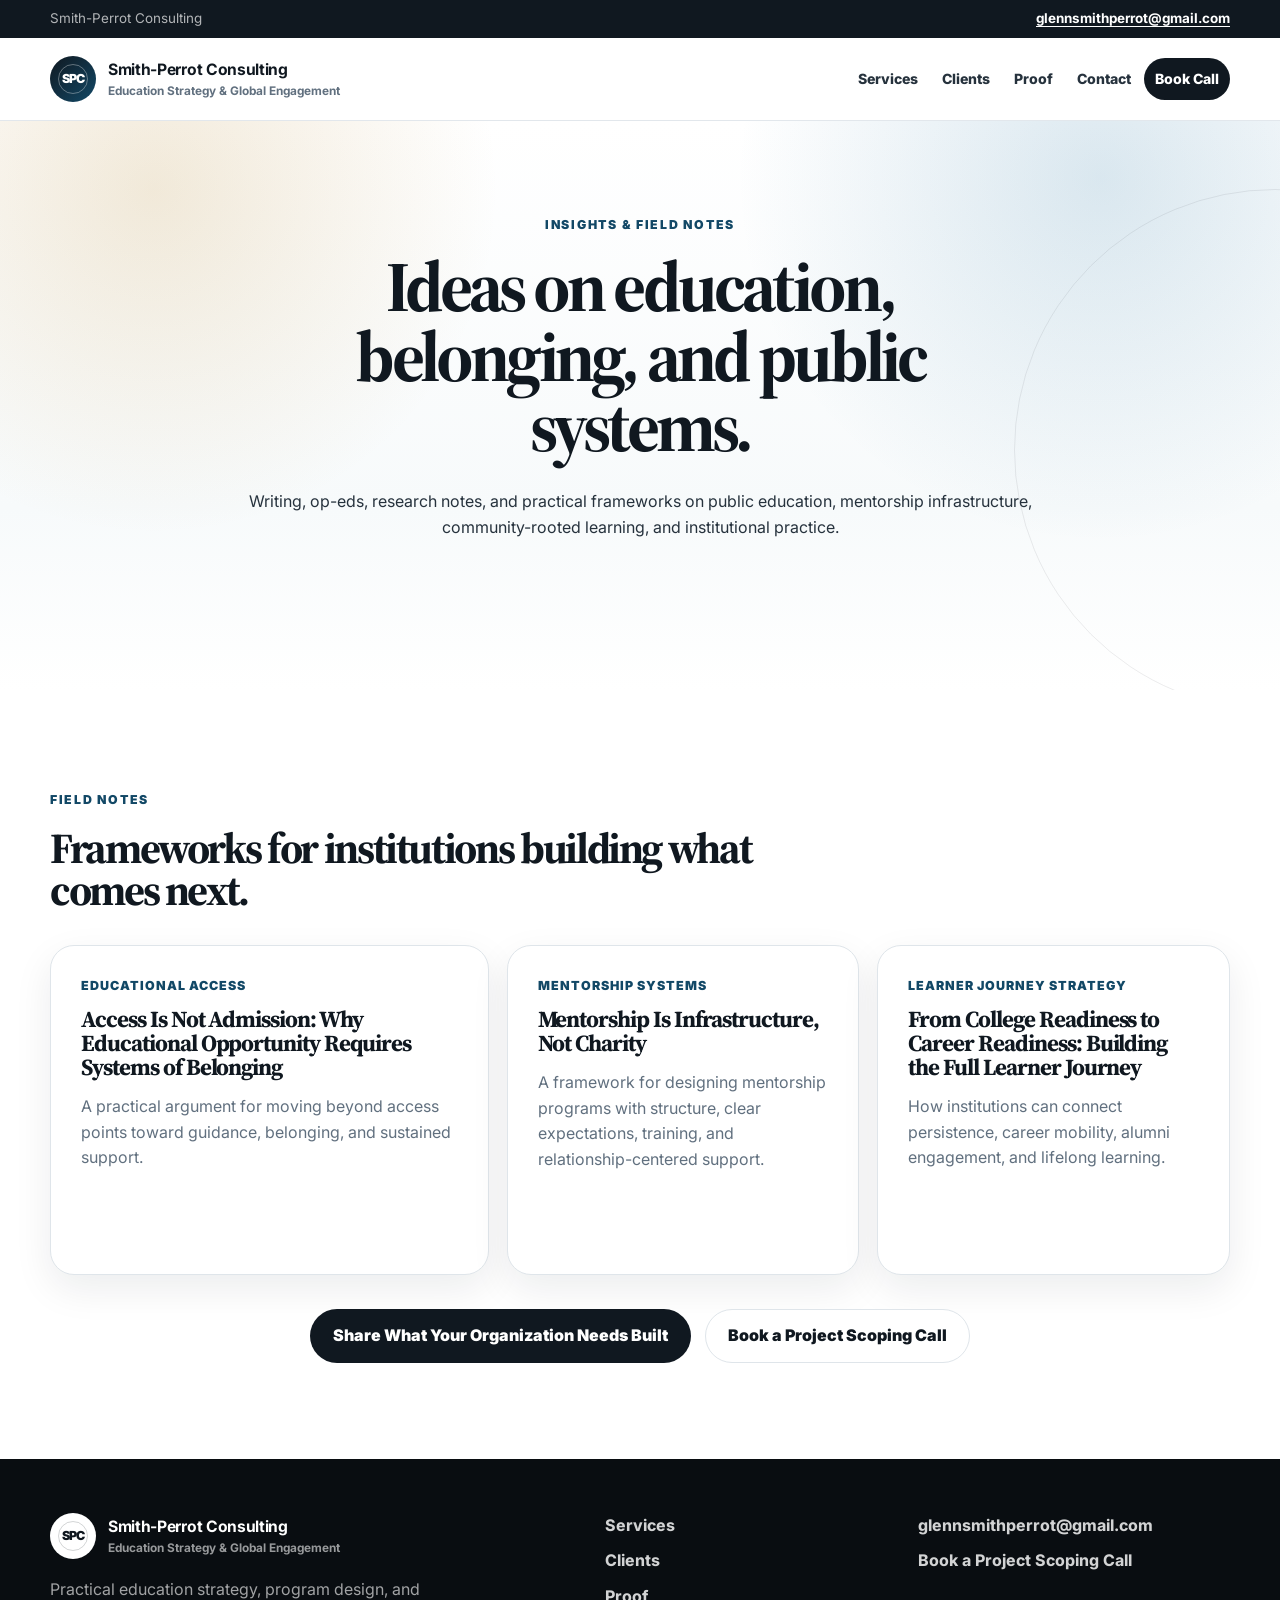
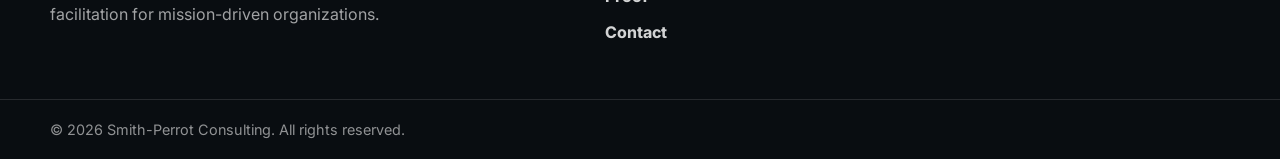
==== commit 5bf94a8f: "Polish blog page copy" ====
--- a/blog.html
+++ b/blog.html
@@ -4,14 +4,14 @@
   <meta charset="UTF-8" />
   <meta name="viewport" content="width=device-width, initial-scale=1.0" />
   <meta name="description"
-        content="Ideas from Glenn Smith-Perrot on public education, mentorship, learner journeys, institutional practice, and community-rooted opportunity." />
+        content="Field notes from Glenn Smith-Perrot on public education, mentorship, learner journeys, institutional practice, and community-rooted opportunity." />
   <title>Insights | Smith-Perrot Consulting</title>
 
   <link rel="preconnect" href="https://fonts.googleapis.com" />
   <link rel="preconnect" href="https://fonts.gstatic.com" crossorigin />
   <link href="https://fonts.googleapis.com/css2?family=Inter:wght@400;500;600;700;800;900&family=Source+Serif+4:opsz,wght@8..60,500;8..60,650;8..60,750&display=swap"
         rel="stylesheet" />
-  <link rel="icon" href="assets/spc-logo.svg" type="image/svg+xml" />
+  <link rel="icon" href="spc-logo.svg" type="image/svg+xml" />
   <link rel="stylesheet" href="style.css" />
 </head>
 <body>
@@ -39,9 +39,8 @@
       </button>
 
       <ul class="nav-links" id="nav-links" role="list">
-        <li><a href="index.html#start">Start</a></li>
-        <li><a href="index.html#engagements">Services</a></li>
-        <li><a href="index.html#process">Process</a></li>
+        <li><a href="index.html#hire">Services</a></li>
+        <li><a href="index.html#audiences">Clients</a></li>
         <li><a href="index.html#proof">Proof</a></li>
         <li><a href="index.html#contact">Contact</a></li>
         <li><a class="nav-cta" href="https://calendar.app.google/Zt1WbYurNtRMJqs49" target="_blank" rel="noopener noreferrer">Book Call</a></li>
@@ -52,11 +51,10 @@
   <header class="hero page-hero-alt">
     <div class="container">
       <div class="section-heading centered reveal">
-        <p class="eyebrow">Insights & Field Notes</p>
+        <p class="eyebrow">Insights &amp; Field Notes</p>
         <h1>Ideas on education, belonging, and public systems.</h1>
         <p class="hero-lede centered-text">
-          Writing, op-eds, research notes, and practical frameworks on public education,
-          mentorship infrastructure, community-rooted learning, and institutional practice.
+          Writing, op-eds, research notes, and practical frameworks on public education, mentorship infrastructure, community-rooted learning, and institutional practice.
         </p>
       </div>
     </div>
@@ -74,14 +72,14 @@
             <div>
               <p class="pub-source">Educational Access</p>
               <h3>Access Is Not Admission: Why Educational Opportunity Requires Systems of Belonging</h3>
-              <p>A practical argument for moving beyond entry points toward guidance, belonging, and sustained support.</p>
+              <p>A practical argument for moving beyond access points toward guidance, belonging, and sustained support.</p>
             </div>
           </article>
           <article class="publication-card">
             <div>
               <p class="pub-source">Mentorship Systems</p>
               <h3>Mentorship Is Infrastructure, Not Charity</h3>
-              <p>A framework for designing mentorship programs with structure, expectations, training, and relationship-centered support.</p>
+              <p>A framework for designing mentorship programs with structure, clear expectations, training, and relationship-centered support.</p>
             </div>
           </article>
           <article class="publication-card">
@@ -93,7 +91,7 @@
           </article>
         </div>
         <div class="hero-actions centered-actions reveal">
-          <a class="btn btn-primary" href="index.html#contact">Tell Glenn What You Need Built</a>
+          <a class="btn btn-primary" href="index.html#contact">Share What Your Organization Needs Built</a>
           <a class="btn btn-secondary" href="https://calendar.app.google/Zt1WbYurNtRMJqs49" target="_blank" rel="noopener noreferrer">Book a Project Scoping Call</a>
         </div>
       </div>
@@ -110,12 +108,11 @@
             <small>Education Strategy &amp; Global Engagement</small>
           </span>
         </a>
-        <p>Concrete education strategy projects for organizations and communities.</p>
+        <p>Practical education strategy, program design, and facilitation for mission-driven organizations.</p>
       </div>
       <nav aria-label="Footer navigation">
-        <a href="index.html#start">Start</a>
-        <a href="index.html#engagements">Services</a>
-        <a href="index.html#process">Process</a>
+        <a href="index.html#hire">Services</a>
+        <a href="index.html#audiences">Clients</a>
         <a href="index.html#proof">Proof</a>
         <a href="index.html#contact">Contact</a>
       </nav>
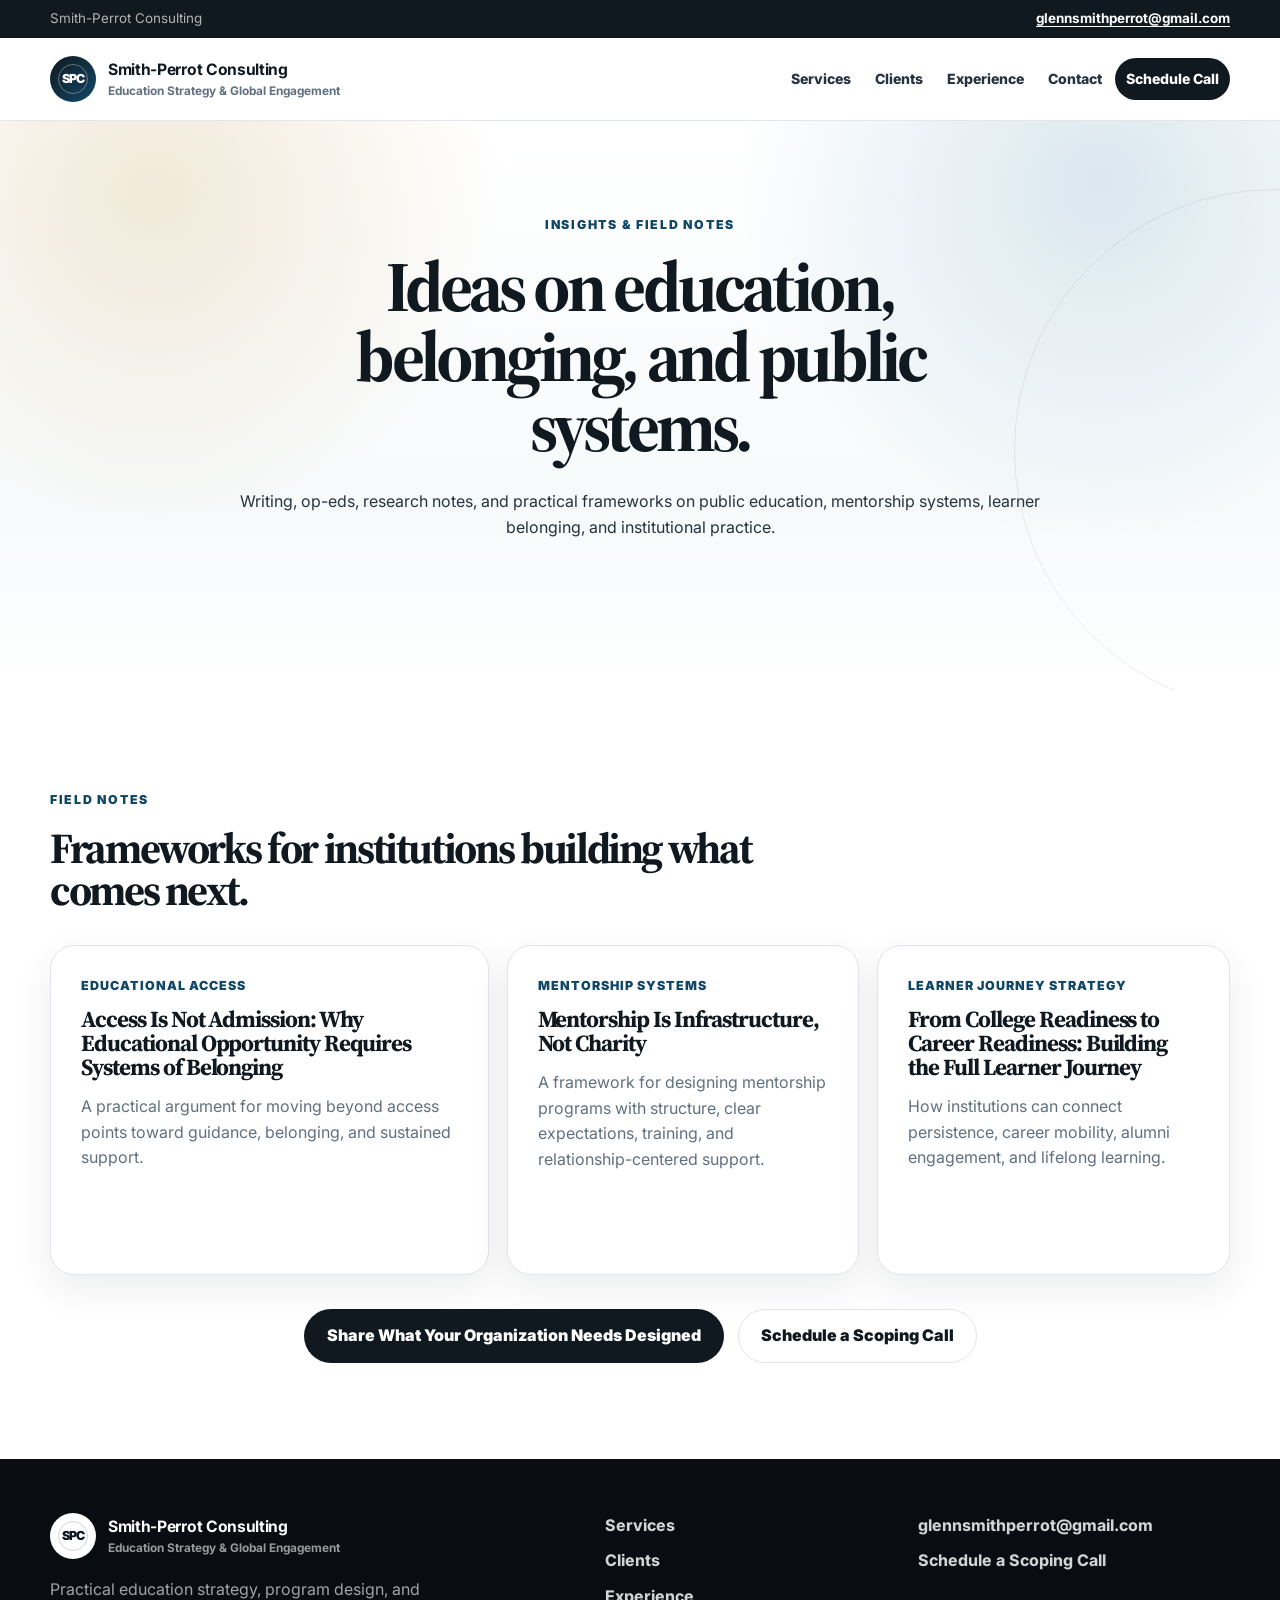
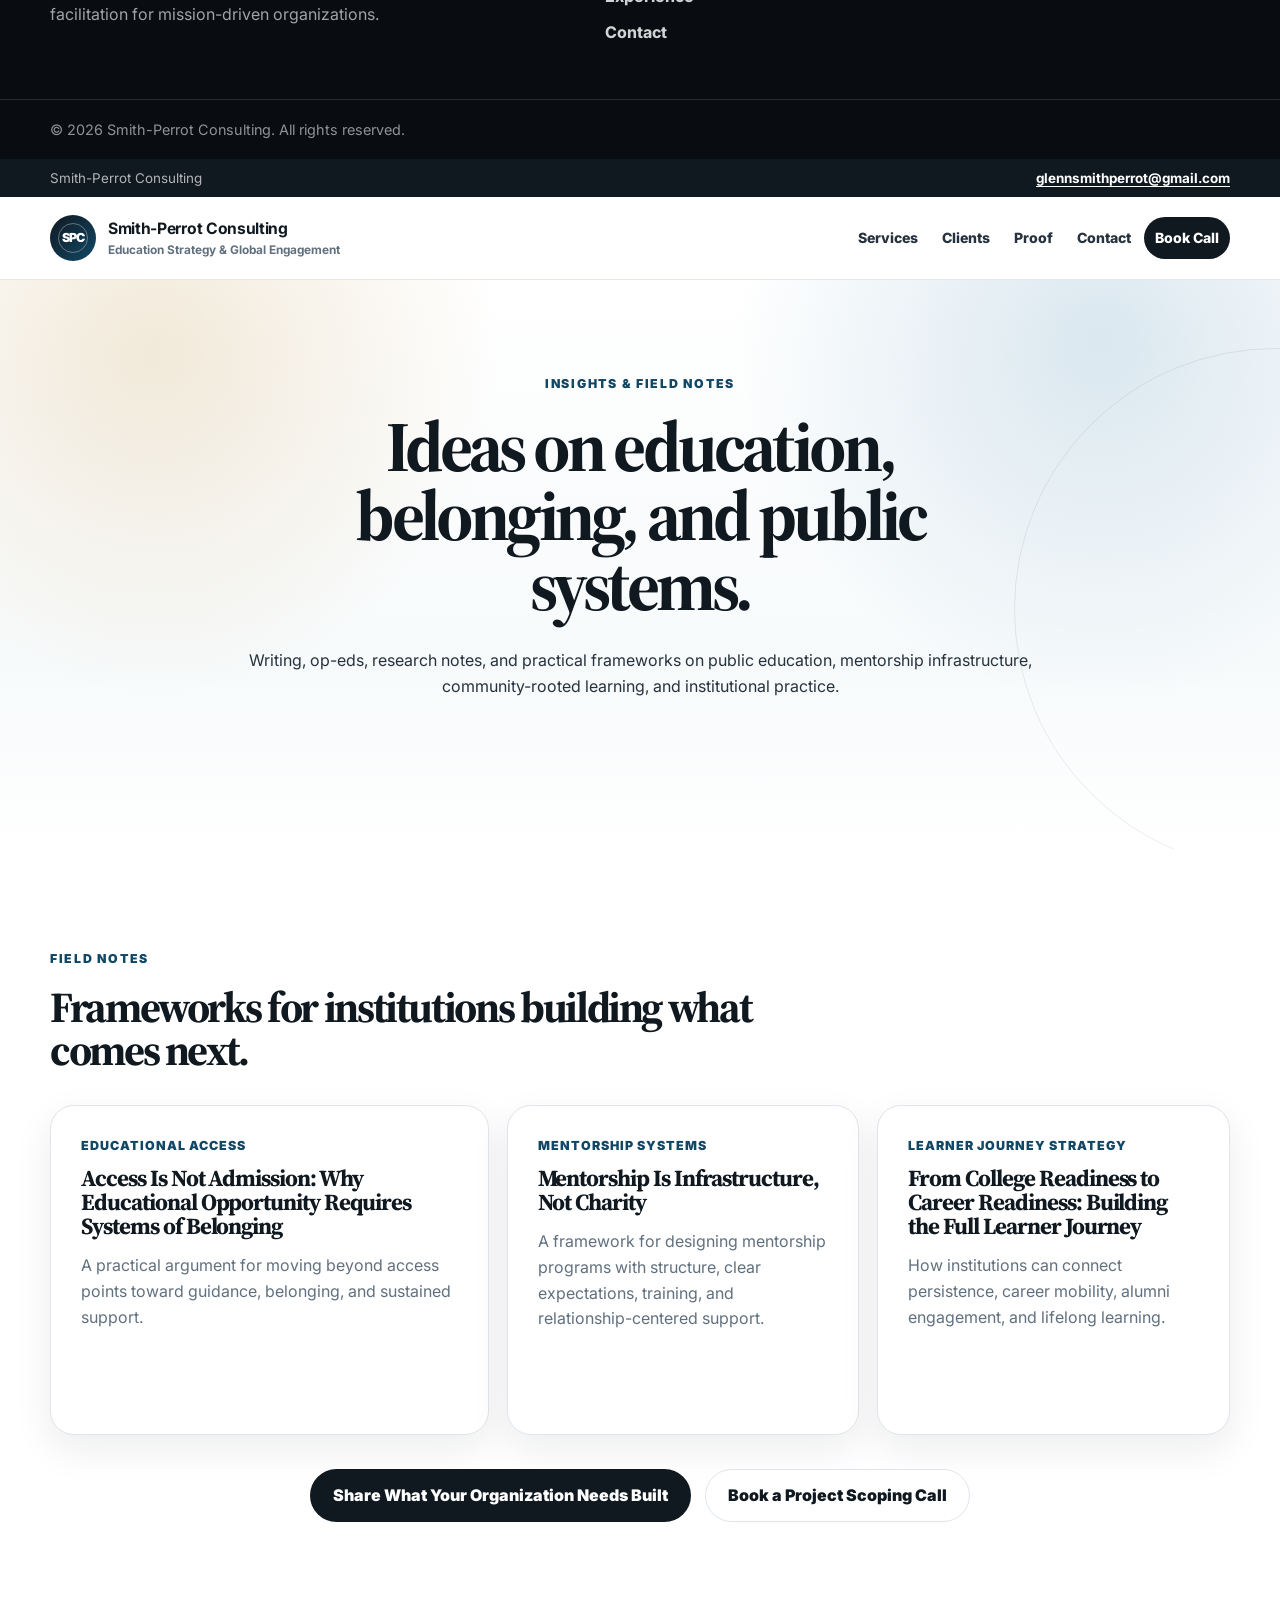
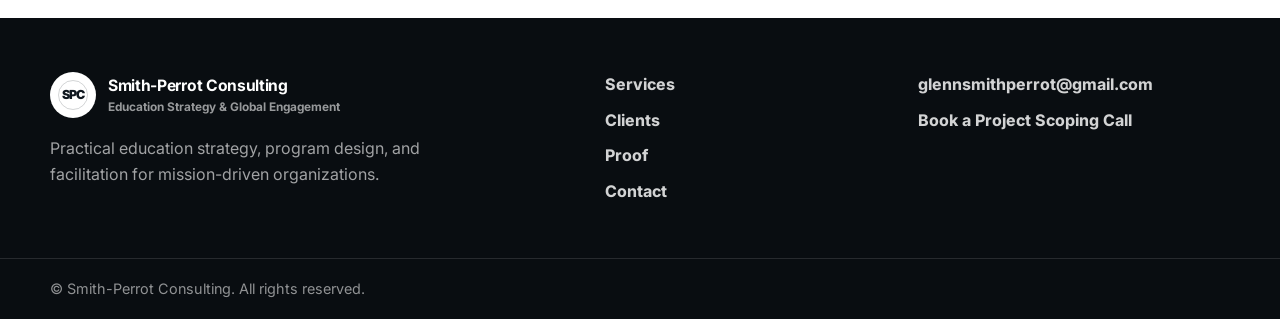
==== commit 20ad6f2c: "Update blog.html" ====
--- a/blog.html
+++ b/blog.html
@@ -41,9 +41,9 @@
       <ul class="nav-links" id="nav-links" role="list">
         <li><a href="index.html#hire">Services</a></li>
         <li><a href="index.html#audiences">Clients</a></li>
-        <li><a href="index.html#proof">Proof</a></li>
+        <li><a href="index.html#experience">Experience</a></li>
         <li><a href="index.html#contact">Contact</a></li>
-        <li><a class="nav-cta" href="https://calendar.app.google/Zt1WbYurNtRMJqs49" target="_blank" rel="noopener noreferrer">Book Call</a></li>
+        <li><a class="nav-cta" href="https://calendar.app.google/Zt1WbYurNtRMJqs49" target="_blank" rel="noopener noreferrer">Schedule Call</a></li>
       </ul>
     </div>
   </nav>
@@ -54,7 +54,7 @@
         <p class="eyebrow">Insights &amp; Field Notes</p>
         <h1>Ideas on education, belonging, and public systems.</h1>
         <p class="hero-lede centered-text">
-          Writing, op-eds, research notes, and practical frameworks on public education, mentorship infrastructure, community-rooted learning, and institutional practice.
+          Writing, op-eds, research notes, and practical frameworks on public education, mentorship systems, learner belonging, and institutional practice.
         </p>
       </div>
     </div>
@@ -91,8 +91,8 @@
           </article>
         </div>
         <div class="hero-actions centered-actions reveal">
-          <a class="btn btn-primary" href="index.html#contact">Share What Your Organization Needs Built</a>
-          <a class="btn btn-secondary" href="https://calendar.app.google/Zt1WbYurNtRMJqs49" target="_blank" rel="noopener noreferrer">Book a Project Scoping Call</a>
+          <a class="btn btn-primary" href="index.html#contact">Share What Your Organization Needs Designed</a>
+          <a class="btn btn-secondary" href="https://calendar.app.google/Zt1WbYurNtRMJqs49" target="_blank" rel="noopener noreferrer">Schedule a Scoping Call</a>
         </div>
       </div>
     </section>
@@ -113,6 +113,140 @@
       <nav aria-label="Footer navigation">
         <a href="index.html#hire">Services</a>
         <a href="index.html#audiences">Clients</a>
+        <a href="index.html#experience">Experience</a>
+        <a href="index.html#contact">Contact</a>
+      </nav>
+      <div class="footer-contact">
+        <a href="mailto:glennsmithperrot@gmail.com">glennsmithperrot@gmail.com</a>
+        <a href="https://calendar.app.google/Zt1WbYurNtRMJqs49" target="_blank" rel="noopener noreferrer">Schedule a Scoping Call</a>
+      </div>
+    </div>
+    <div class="footer-bottom">
+      <div class="container">
+        <p>&copy; <span id="year"></span> Smith-Perrot Consulting. All rights reserved.</p>
+      </div>
+    </div>
+  </footer>
+
+  <button id="scroll-top" aria-label="Scroll to top">↑</button>
+  <script src="script.js"></script>
+</body>
+</html>
+<!DOCTYPE html>
+<html lang="en">
+<head>
+  <meta charset="UTF-8" />
+  <meta name="viewport" content="width=device-width, initial-scale=1.0" />
+  <meta name="description"
+        content="Field notes from Glenn Smith-Perrot on public education, mentorship, learner journeys, institutional practice, and community-rooted opportunity." />
+  <title>Insights | Smith-Perrot Consulting</title>
+
+  <link rel="preconnect" href="https://fonts.googleapis.com" />
+  <link rel="preconnect" href="https://fonts.gstatic.com" crossorigin />
+  <link href="https://fonts.googleapis.com/css2?family=Inter:wght@400;500;600;700;800;900&family=Source+Serif+4:opsz,wght@8..60,500;8..60,650;8..60,750&display=swap"
+        rel="stylesheet" />
+  <link rel="icon" href="spc-logo.svg" type="image/svg+xml" />
+  <link rel="stylesheet" href="style.css" />
+</head>
+<body>
+  <a class="skip-link" href="#main-content">Skip to main content</a>
+
+  <div class="announcement-bar">
+    <div class="container announcement-inner">
+      <span>Smith-Perrot Consulting</span>
+      <a href="mailto:glennsmithperrot@gmail.com">glennsmithperrot@gmail.com</a>
+    </div>
+  </div>
+
+  <nav class="site-nav" aria-label="Main navigation">
+    <div class="container nav-inner">
+      <a class="brand" href="index.html" aria-label="Glenn Smith-Perrot home">
+        <span class="brand-mark">SPC</span>
+        <span>
+          <strong>Smith-Perrot Consulting</strong>
+          <small>Education Strategy &amp; Global Engagement</small>
+        </span>
+      </a>
+
+      <button class="nav-toggle" id="nav-toggle" aria-expanded="false" aria-controls="nav-links" aria-label="Toggle navigation">
+        <span></span><span></span><span></span>
+      </button>
+
+      <ul class="nav-links" id="nav-links" role="list">
+        <li><a href="index.html#hire">Services</a></li>
+        <li><a href="index.html#audiences">Clients</a></li>
+        <li><a href="index.html#proof">Proof</a></li>
+        <li><a href="index.html#contact">Contact</a></li>
+        <li><a class="nav-cta" href="https://calendar.app.google/Zt1WbYurNtRMJqs49" target="_blank" rel="noopener noreferrer">Book Call</a></li>
+      </ul>
+    </div>
+  </nav>
+
+  <header class="hero page-hero-alt">
+    <div class="container">
+      <div class="section-heading centered reveal">
+        <p class="eyebrow">Insights &amp; Field Notes</p>
+        <h1>Ideas on education, belonging, and public systems.</h1>
+        <p class="hero-lede centered-text">
+          Writing, op-eds, research notes, and practical frameworks on public education, mentorship infrastructure, community-rooted learning, and institutional practice.
+        </p>
+      </div>
+    </div>
+  </header>
+
+  <main id="main-content">
+    <section class="section">
+      <div class="container">
+        <div class="section-heading reveal">
+          <p class="eyebrow">Field Notes</p>
+          <h2>Frameworks for institutions building what comes next.</h2>
+        </div>
+        <div class="publication-grid reveal">
+          <article class="publication-card">
+            <div>
+              <p class="pub-source">Educational Access</p>
+              <h3>Access Is Not Admission: Why Educational Opportunity Requires Systems of Belonging</h3>
+              <p>A practical argument for moving beyond access points toward guidance, belonging, and sustained support.</p>
+            </div>
+          </article>
+          <article class="publication-card">
+            <div>
+              <p class="pub-source">Mentorship Systems</p>
+              <h3>Mentorship Is Infrastructure, Not Charity</h3>
+              <p>A framework for designing mentorship programs with structure, clear expectations, training, and relationship-centered support.</p>
+            </div>
+          </article>
+          <article class="publication-card">
+            <div>
+              <p class="pub-source">Learner Journey Strategy</p>
+              <h3>From College Readiness to Career Readiness: Building the Full Learner Journey</h3>
+              <p>How institutions can connect persistence, career mobility, alumni engagement, and lifelong learning.</p>
+            </div>
+          </article>
+        </div>
+        <div class="hero-actions centered-actions reveal">
+          <a class="btn btn-primary" href="index.html#contact">Share What Your Organization Needs Built</a>
+          <a class="btn btn-secondary" href="https://calendar.app.google/Zt1WbYurNtRMJqs49" target="_blank" rel="noopener noreferrer">Book a Project Scoping Call</a>
+        </div>
+      </div>
+    </section>
+  </main>
+
+  <footer class="site-footer">
+    <div class="container footer-grid">
+      <div>
+        <a class="brand footer-brand" href="index.html">
+          <span class="brand-mark">SPC</span>
+          <span>
+            <strong>Smith-Perrot Consulting</strong>
+            <small>Education Strategy &amp; Global Engagement</small>
+          </span>
+        </a>
+        <p>Practical education strategy, program design, and facilitation for mission-driven organizations.</p>
+      </div>
+      <nav aria-label="Footer navigation">
+        <a href="index.html#hire">Services</a>
+        <a href="index.html#audiences">Clients</a>
         <a href="index.html#proof">Proof</a>
         <a href="index.html#contact">Contact</a>
       </nav>
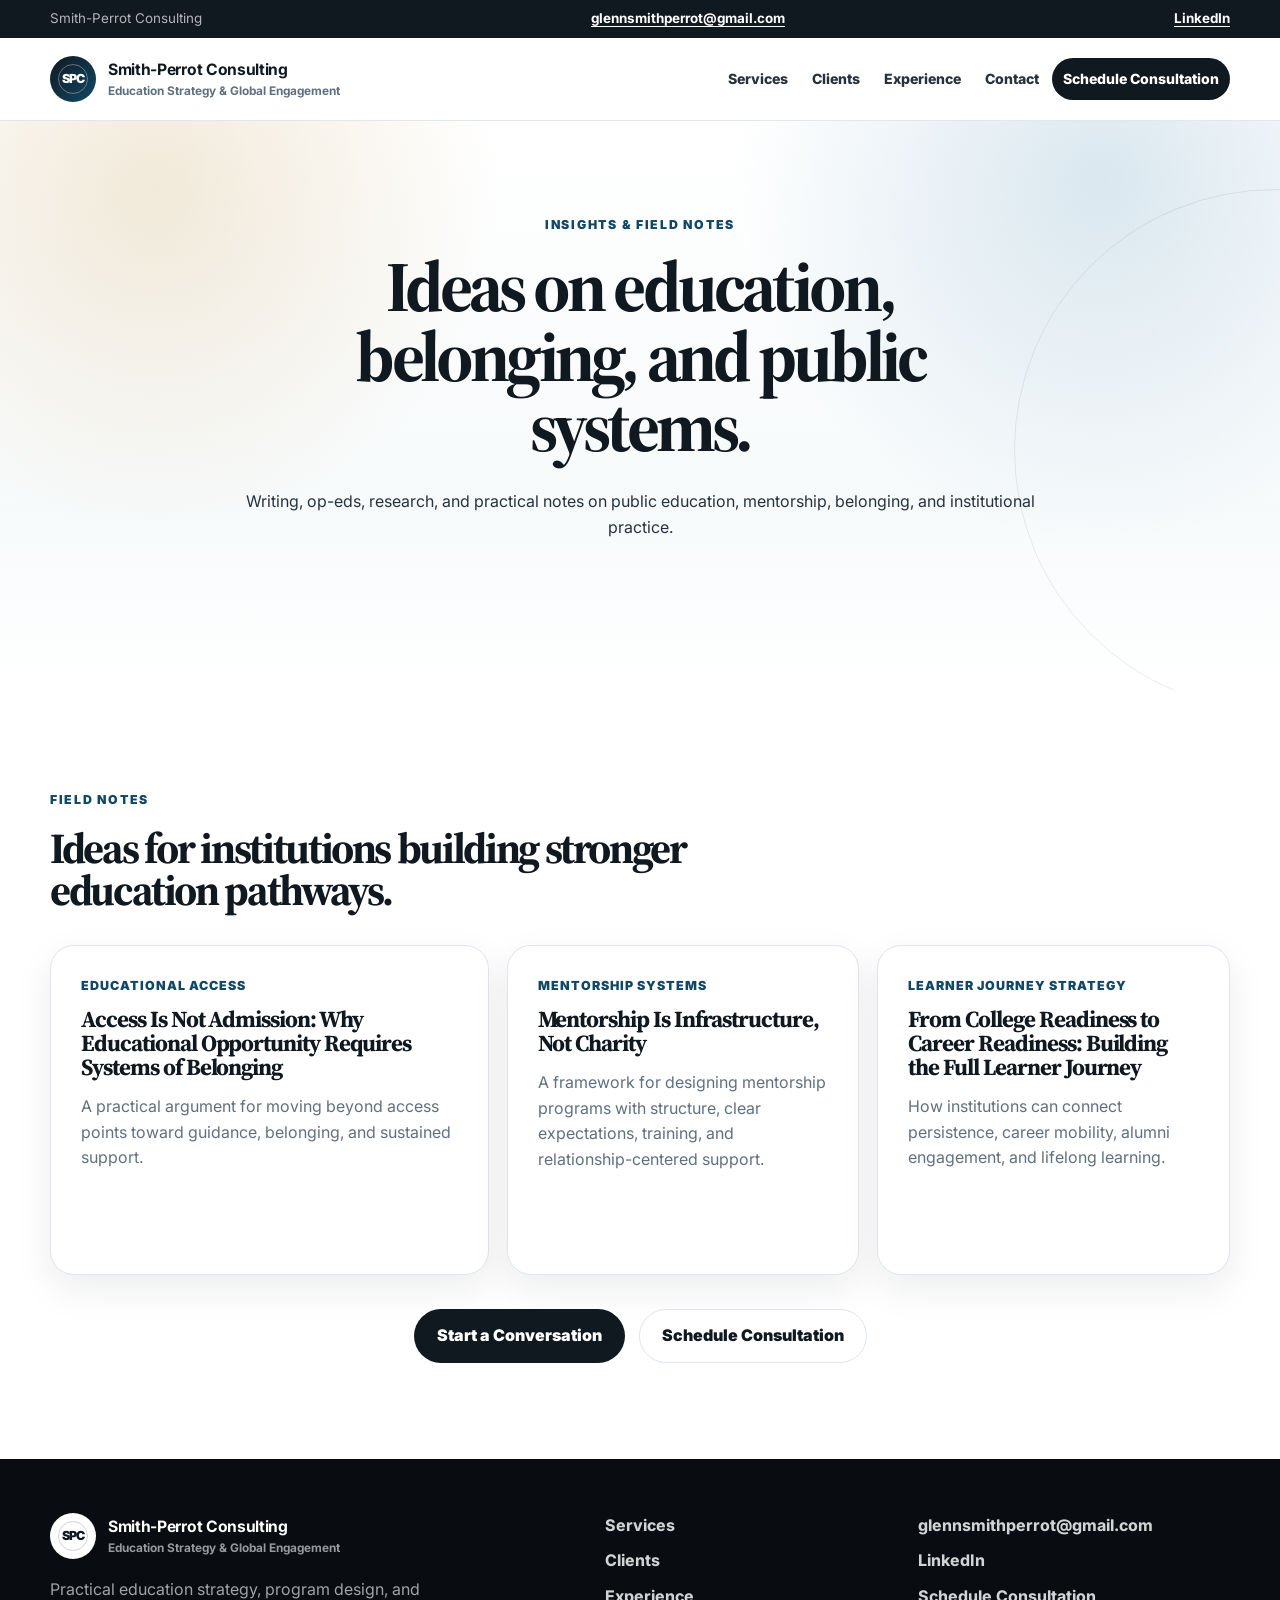
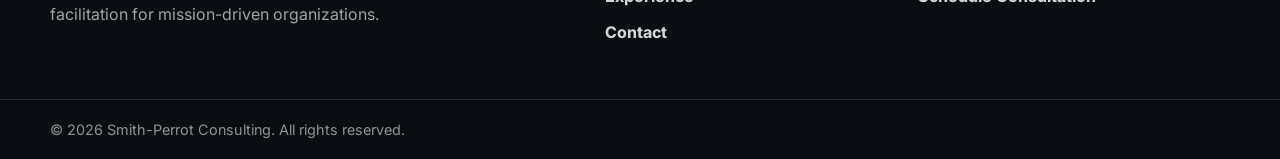
==== commit 363c5d2b: "Update blog.html" ====
--- a/blog.html
+++ b/blog.html
@@ -21,6 +21,7 @@
     <div class="container announcement-inner">
       <span>Smith-Perrot Consulting</span>
       <a href="mailto:glennsmithperrot@gmail.com">glennsmithperrot@gmail.com</a>
+      <a href="https://www.linkedin.com/in/glennsjsmithperrot/" target="_blank" rel="noopener noreferrer">LinkedIn</a>
     </div>
   </div>
 
@@ -43,7 +44,7 @@
         <li><a href="index.html#audiences">Clients</a></li>
         <li><a href="index.html#experience">Experience</a></li>
         <li><a href="index.html#contact">Contact</a></li>
-        <li><a class="nav-cta" href="https://calendar.app.google/Zt1WbYurNtRMJqs49" target="_blank" rel="noopener noreferrer">Schedule Call</a></li>
+        <li><a class="nav-cta" href="https://calendar.app.google/Zt1WbYurNtRMJqs49" target="_blank" rel="noopener noreferrer">Schedule Consultation</a></li>
       </ul>
     </div>
   </nav>
@@ -54,7 +55,7 @@
         <p class="eyebrow">Insights &amp; Field Notes</p>
         <h1>Ideas on education, belonging, and public systems.</h1>
         <p class="hero-lede centered-text">
-          Writing, op-eds, research notes, and practical frameworks on public education, mentorship systems, learner belonging, and institutional practice.
+          Writing, op-eds, research, and practical notes on public education, mentorship, belonging, and institutional practice.
         </p>
       </div>
     </div>
@@ -65,7 +66,7 @@
       <div class="container">
         <div class="section-heading reveal">
           <p class="eyebrow">Field Notes</p>
-          <h2>Frameworks for institutions building what comes next.</h2>
+          <h2>Ideas for institutions building stronger education pathways.</h2>
         </div>
         <div class="publication-grid reveal">
           <article class="publication-card">
@@ -91,8 +92,8 @@
           </article>
         </div>
         <div class="hero-actions centered-actions reveal">
-          <a class="btn btn-primary" href="index.html#contact">Share What Your Organization Needs Designed</a>
-          <a class="btn btn-secondary" href="https://calendar.app.google/Zt1WbYurNtRMJqs49" target="_blank" rel="noopener noreferrer">Schedule a Scoping Call</a>
+          <a class="btn btn-primary" href="index.html#contact">Start a Conversation</a>
+          <a class="btn btn-secondary" href="https://calendar.app.google/Zt1WbYurNtRMJqs49" target="_blank" rel="noopener noreferrer">Schedule Consultation</a>
         </div>
       </div>
     </section>
@@ -118,7 +119,8 @@
       </nav>
       <div class="footer-contact">
         <a href="mailto:glennsmithperrot@gmail.com">glennsmithperrot@gmail.com</a>
-        <a href="https://calendar.app.google/Zt1WbYurNtRMJqs49" target="_blank" rel="noopener noreferrer">Schedule a Scoping Call</a>
+        <a href="https://www.linkedin.com/in/glennsjsmithperrot/" target="_blank" rel="noopener noreferrer">LinkedIn</a>
+        <a href="https://calendar.app.google/Zt1WbYurNtRMJqs49" target="_blank" rel="noopener noreferrer">Schedule Consultation</a>
       </div>
     </div>
     <div class="footer-bottom">
@@ -132,137 +134,3 @@
   <script src="script.js"></script>
 </body>
 </html>
-<!DOCTYPE html>
-<html lang="en">
-<head>
-  <meta charset="UTF-8" />
-  <meta name="viewport" content="width=device-width, initial-scale=1.0" />
-  <meta name="description"
-        content="Field notes from Glenn Smith-Perrot on public education, mentorship, learner journeys, institutional practice, and community-rooted opportunity." />
-  <title>Insights | Smith-Perrot Consulting</title>
-
-  <link rel="preconnect" href="https://fonts.googleapis.com" />
-  <link rel="preconnect" href="https://fonts.gstatic.com" crossorigin />
-  <link href="https://fonts.googleapis.com/css2?family=Inter:wght@400;500;600;700;800;900&family=Source+Serif+4:opsz,wght@8..60,500;8..60,650;8..60,750&display=swap"
-        rel="stylesheet" />
-  <link rel="icon" href="spc-logo.svg" type="image/svg+xml" />
-  <link rel="stylesheet" href="style.css" />
-</head>
-<body>
-  <a class="skip-link" href="#main-content">Skip to main content</a>
-
-  <div class="announcement-bar">
-    <div class="container announcement-inner">
-      <span>Smith-Perrot Consulting</span>
-      <a href="mailto:glennsmithperrot@gmail.com">glennsmithperrot@gmail.com</a>
-    </div>
-  </div>
-
-  <nav class="site-nav" aria-label="Main navigation">
-    <div class="container nav-inner">
-      <a class="brand" href="index.html" aria-label="Glenn Smith-Perrot home">
-        <span class="brand-mark">SPC</span>
-        <span>
-          <strong>Smith-Perrot Consulting</strong>
-          <small>Education Strategy &amp; Global Engagement</small>
-        </span>
-      </a>
-
-      <button class="nav-toggle" id="nav-toggle" aria-expanded="false" aria-controls="nav-links" aria-label="Toggle navigation">
-        <span></span><span></span><span></span>
-      </button>
-
-      <ul class="nav-links" id="nav-links" role="list">
-        <li><a href="index.html#hire">Services</a></li>
-        <li><a href="index.html#audiences">Clients</a></li>
-        <li><a href="index.html#proof">Proof</a></li>
-        <li><a href="index.html#contact">Contact</a></li>
-        <li><a class="nav-cta" href="https://calendar.app.google/Zt1WbYurNtRMJqs49" target="_blank" rel="noopener noreferrer">Book Call</a></li>
-      </ul>
-    </div>
-  </nav>
-
-  <header class="hero page-hero-alt">
-    <div class="container">
-      <div class="section-heading centered reveal">
-        <p class="eyebrow">Insights &amp; Field Notes</p>
-        <h1>Ideas on education, belonging, and public systems.</h1>
-        <p class="hero-lede centered-text">
-          Writing, op-eds, research notes, and practical frameworks on public education, mentorship infrastructure, community-rooted learning, and institutional practice.
-        </p>
-      </div>
-    </div>
-  </header>
-
-  <main id="main-content">
-    <section class="section">
-      <div class="container">
-        <div class="section-heading reveal">
-          <p class="eyebrow">Field Notes</p>
-          <h2>Frameworks for institutions building what comes next.</h2>
-        </div>
-        <div class="publication-grid reveal">
-          <article class="publication-card">
-            <div>
-              <p class="pub-source">Educational Access</p>
-              <h3>Access Is Not Admission: Why Educational Opportunity Requires Systems of Belonging</h3>
-              <p>A practical argument for moving beyond access points toward guidance, belonging, and sustained support.</p>
-            </div>
-          </article>
-          <article class="publication-card">
-            <div>
-              <p class="pub-source">Mentorship Systems</p>
-              <h3>Mentorship Is Infrastructure, Not Charity</h3>
-              <p>A framework for designing mentorship programs with structure, clear expectations, training, and relationship-centered support.</p>
-            </div>
-          </article>
-          <article class="publication-card">
-            <div>
-              <p class="pub-source">Learner Journey Strategy</p>
-              <h3>From College Readiness to Career Readiness: Building the Full Learner Journey</h3>
-              <p>How institutions can connect persistence, career mobility, alumni engagement, and lifelong learning.</p>
-            </div>
-          </article>
-        </div>
-        <div class="hero-actions centered-actions reveal">
-          <a class="btn btn-primary" href="index.html#contact">Share What Your Organization Needs Built</a>
-          <a class="btn btn-secondary" href="https://calendar.app.google/Zt1WbYurNtRMJqs49" target="_blank" rel="noopener noreferrer">Book a Project Scoping Call</a>
-        </div>
-      </div>
-    </section>
-  </main>
-
-  <footer class="site-footer">
-    <div class="container footer-grid">
-      <div>
-        <a class="brand footer-brand" href="index.html">
-          <span class="brand-mark">SPC</span>
-          <span>
-            <strong>Smith-Perrot Consulting</strong>
-            <small>Education Strategy &amp; Global Engagement</small>
-          </span>
-        </a>
-        <p>Practical education strategy, program design, and facilitation for mission-driven organizations.</p>
-      </div>
-      <nav aria-label="Footer navigation">
-        <a href="index.html#hire">Services</a>
-        <a href="index.html#audiences">Clients</a>
-        <a href="index.html#proof">Proof</a>
-        <a href="index.html#contact">Contact</a>
-      </nav>
-      <div class="footer-contact">
-        <a href="mailto:glennsmithperrot@gmail.com">glennsmithperrot@gmail.com</a>
-        <a href="https://calendar.app.google/Zt1WbYurNtRMJqs49" target="_blank" rel="noopener noreferrer">Book a Project Scoping Call</a>
-      </div>
-    </div>
-    <div class="footer-bottom">
-      <div class="container">
-        <p>&copy; <span id="year"></span> Smith-Perrot Consulting. All rights reserved.</p>
-      </div>
-    </div>
-  </footer>
-
-  <button id="scroll-top" aria-label="Scroll to top">↑</button>
-  <script src="script.js"></script>
-</body>
-</html>
--- a/style.css
+++ b/style.css
@@ -1837,3 +1837,12 @@
     padding: 20px;
   }
 }
+
+.experience-note {
+  margin: 1.5rem auto 0;
+  max-width: 760px;
+  color: var(--muted);
+  font-size: 0.9rem;
+  line-height: 1.6;
+  text-align: center;
+}
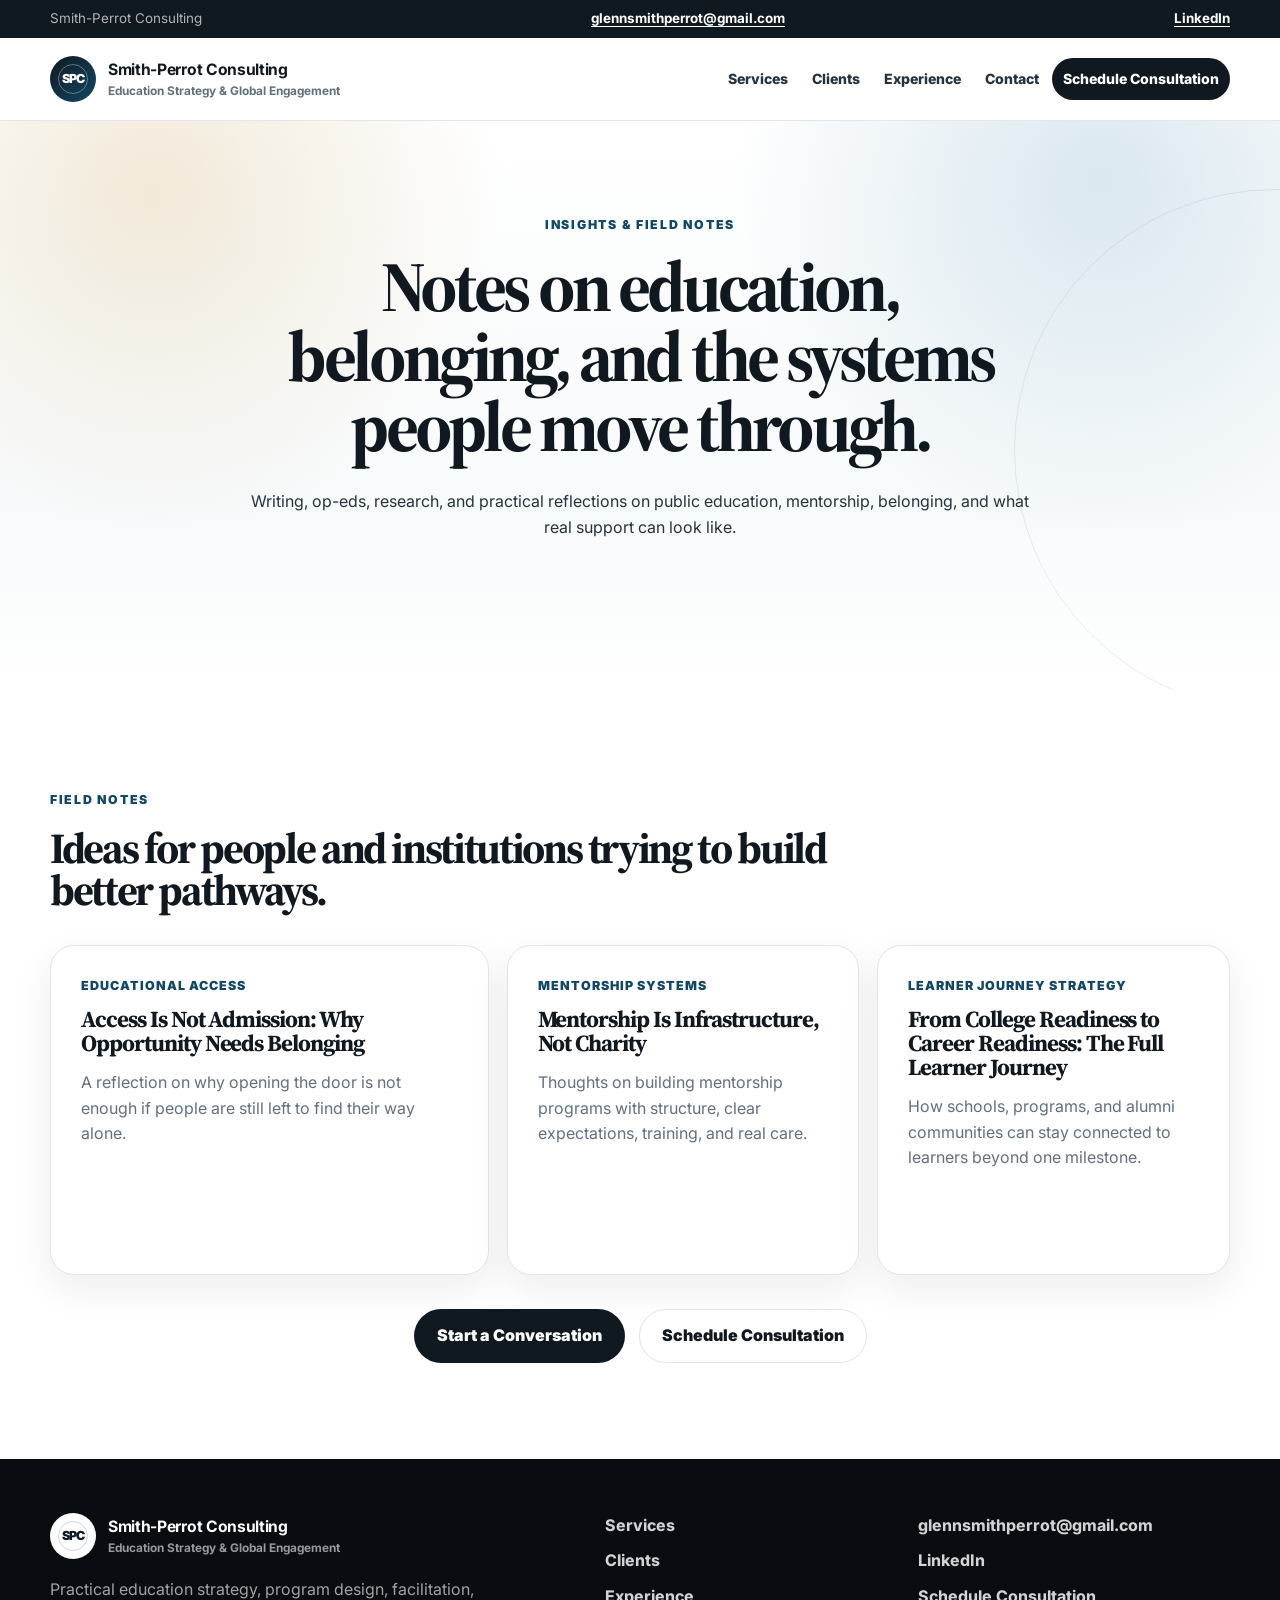
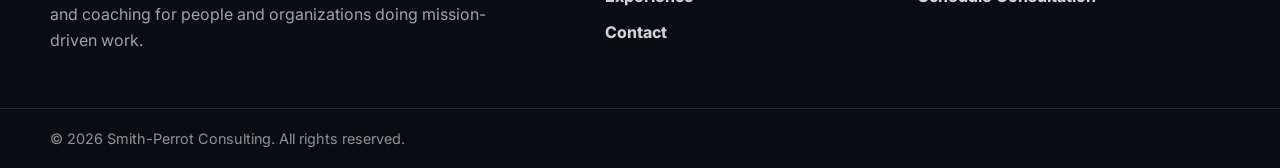
==== commit 1ecb1ed7: "Polish website copy and update homepage positioning" ====
--- a/blog.html
+++ b/blog.html
@@ -4,7 +4,7 @@
   <meta charset="UTF-8" />
   <meta name="viewport" content="width=device-width, initial-scale=1.0" />
   <meta name="description"
-        content="Field notes from Glenn Smith-Perrot on public education, mentorship, learner journeys, institutional practice, and community-rooted opportunity." />
+        content="Field notes from Glenn Smith-Perrot on public education, mentorship, learner journeys, belonging, and the systems that help people find their way forward." />
   <title>Insights | Smith-Perrot Consulting</title>
 
   <link rel="preconnect" href="https://fonts.googleapis.com" />
@@ -53,9 +53,9 @@
     <div class="container">
       <div class="section-heading centered reveal">
         <p class="eyebrow">Insights &amp; Field Notes</p>
-        <h1>Ideas on education, belonging, and public systems.</h1>
+        <h1>Notes on education, belonging, and the systems people move through.</h1>
         <p class="hero-lede centered-text">
-          Writing, op-eds, research, and practical notes on public education, mentorship, belonging, and institutional practice.
+          Writing, op-eds, research, and practical reflections on public education, mentorship, belonging, and what real support can look like.
         </p>
       </div>
     </div>
@@ -66,28 +66,28 @@
       <div class="container">
         <div class="section-heading reveal">
           <p class="eyebrow">Field Notes</p>
-          <h2>Ideas for institutions building stronger education pathways.</h2>
+          <h2>Ideas for people and institutions trying to build better pathways.</h2>
         </div>
         <div class="publication-grid reveal">
           <article class="publication-card">
             <div>
               <p class="pub-source">Educational Access</p>
-              <h3>Access Is Not Admission: Why Educational Opportunity Requires Systems of Belonging</h3>
-              <p>A practical argument for moving beyond access points toward guidance, belonging, and sustained support.</p>
+              <h3>Access Is Not Admission: Why Opportunity Needs Belonging</h3>
+              <p>A reflection on why opening the door is not enough if people are still left to find their way alone.</p>
             </div>
           </article>
           <article class="publication-card">
             <div>
               <p class="pub-source">Mentorship Systems</p>
               <h3>Mentorship Is Infrastructure, Not Charity</h3>
-              <p>A framework for designing mentorship programs with structure, clear expectations, training, and relationship-centered support.</p>
+              <p>Thoughts on building mentorship programs with structure, clear expectations, training, and real care.</p>
             </div>
           </article>
           <article class="publication-card">
             <div>
               <p class="pub-source">Learner Journey Strategy</p>
-              <h3>From College Readiness to Career Readiness: Building the Full Learner Journey</h3>
-              <p>How institutions can connect persistence, career mobility, alumni engagement, and lifelong learning.</p>
+              <h3>From College Readiness to Career Readiness: The Full Learner Journey</h3>
+              <p>How schools, programs, and alumni communities can stay connected to learners beyond one milestone.</p>
             </div>
           </article>
         </div>
@@ -109,7 +109,7 @@
             <small>Education Strategy &amp; Global Engagement</small>
           </span>
         </a>
-        <p>Practical education strategy, program design, and facilitation for mission-driven organizations.</p>
+        <p>Practical education strategy, program design, facilitation, and coaching for people and organizations doing mission-driven work.</p>
       </div>
       <nav aria-label="Footer navigation">
         <a href="index.html#hire">Services</a>
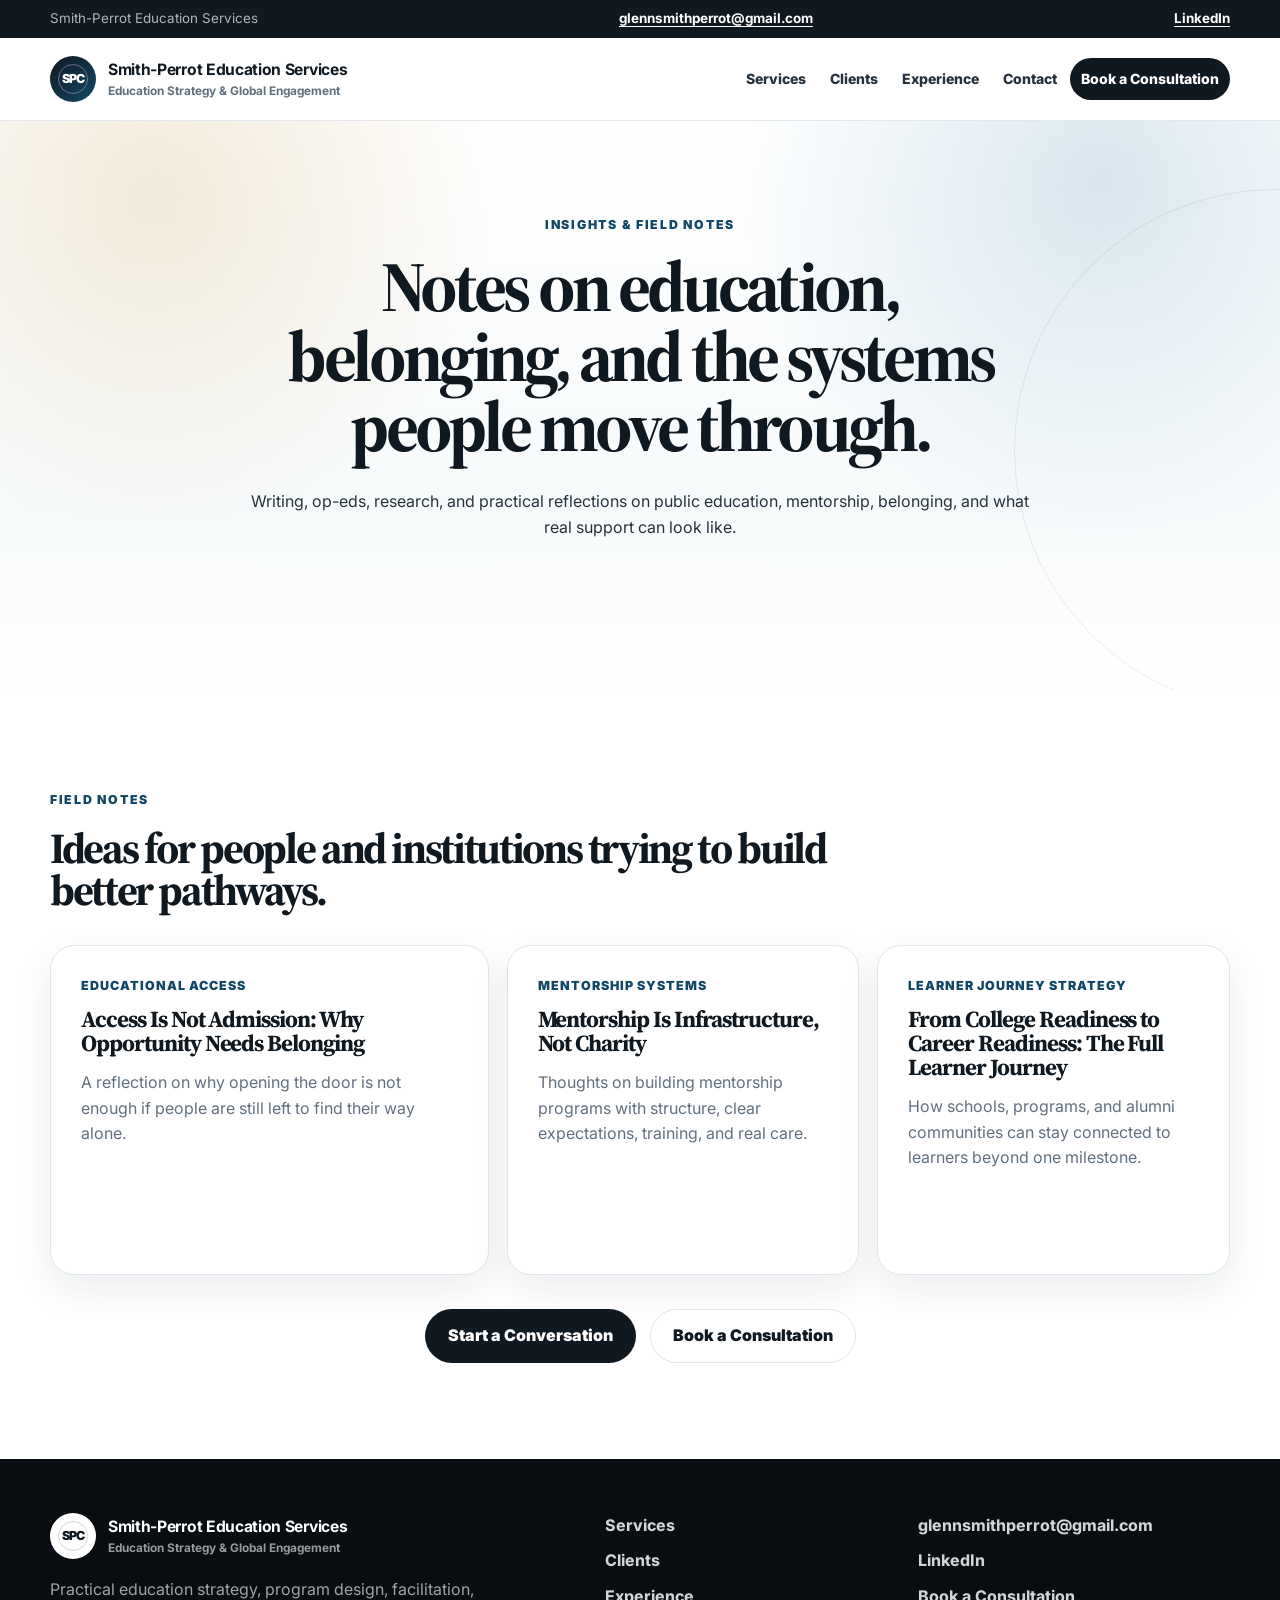
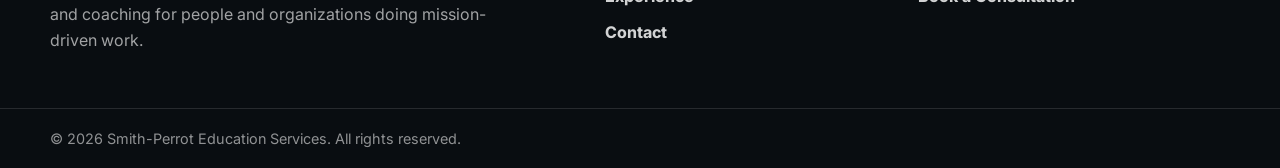
==== commit fb45864d: "Update brand to Smith-Perrot Education Services" ====
--- a/blog.html
+++ b/blog.html
@@ -5,7 +5,7 @@
   <meta name="viewport" content="width=device-width, initial-scale=1.0" />
   <meta name="description"
         content="Field notes from Glenn Smith-Perrot on public education, mentorship, learner journeys, belonging, and the systems that help people find their way forward." />
-  <title>Insights | Smith-Perrot Consulting</title>
+  <title>Insights | Smith-Perrot Education Services</title>
 
   <link rel="preconnect" href="https://fonts.googleapis.com" />
   <link rel="preconnect" href="https://fonts.gstatic.com" crossorigin />
@@ -19,7 +19,7 @@
 
   <div class="announcement-bar">
     <div class="container announcement-inner">
-      <span>Smith-Perrot Consulting</span>
+      <span>Smith-Perrot Education Services</span>
       <a href="mailto:glennsmithperrot@gmail.com">glennsmithperrot@gmail.com</a>
       <a href="https://www.linkedin.com/in/glennsjsmithperrot/" target="_blank" rel="noopener noreferrer">LinkedIn</a>
     </div>
@@ -30,7 +30,7 @@
       <a class="brand" href="index.html" aria-label="Glenn Smith-Perrot home">
         <span class="brand-mark">SPC</span>
         <span>
-          <strong>Smith-Perrot Consulting</strong>
+          <strong>Smith-Perrot Education Services</strong>
           <small>Education Strategy &amp; Global Engagement</small>
         </span>
       </a>
@@ -44,7 +44,7 @@
         <li><a href="index.html#audiences">Clients</a></li>
         <li><a href="index.html#experience">Experience</a></li>
         <li><a href="index.html#contact">Contact</a></li>
-        <li><a class="nav-cta" href="https://calendar.app.google/Zt1WbYurNtRMJqs49" target="_blank" rel="noopener noreferrer">Schedule Consultation</a></li>
+        <li><a class="nav-cta" href="https://calendar.app.google/Zt1WbYurNtRMJqs49" target="_blank" rel="noopener noreferrer">Book a Consultation</a></li>
       </ul>
     </div>
   </nav>
@@ -93,7 +93,7 @@
         </div>
         <div class="hero-actions centered-actions reveal">
           <a class="btn btn-primary" href="index.html#contact">Start a Conversation</a>
-          <a class="btn btn-secondary" href="https://calendar.app.google/Zt1WbYurNtRMJqs49" target="_blank" rel="noopener noreferrer">Schedule Consultation</a>
+          <a class="btn btn-secondary" href="https://calendar.app.google/Zt1WbYurNtRMJqs49" target="_blank" rel="noopener noreferrer">Book a Consultation</a>
         </div>
       </div>
     </section>
@@ -105,7 +105,7 @@
         <a class="brand footer-brand" href="index.html">
           <span class="brand-mark">SPC</span>
           <span>
-            <strong>Smith-Perrot Consulting</strong>
+            <strong>Smith-Perrot Education Services</strong>
             <small>Education Strategy &amp; Global Engagement</small>
           </span>
         </a>
@@ -120,12 +120,12 @@
       <div class="footer-contact">
         <a href="mailto:glennsmithperrot@gmail.com">glennsmithperrot@gmail.com</a>
         <a href="https://www.linkedin.com/in/glennsjsmithperrot/" target="_blank" rel="noopener noreferrer">LinkedIn</a>
-        <a href="https://calendar.app.google/Zt1WbYurNtRMJqs49" target="_blank" rel="noopener noreferrer">Schedule Consultation</a>
+        <a href="https://calendar.app.google/Zt1WbYurNtRMJqs49" target="_blank" rel="noopener noreferrer">Book a Consultation</a>
       </div>
     </div>
     <div class="footer-bottom">
       <div class="container">
-        <p>&copy; <span id="year"></span> Smith-Perrot Consulting. All rights reserved.</p>
+        <p>&copy; <span id="year"></span> Smith-Perrot Education Services. All rights reserved.</p>
       </div>
     </div>
   </footer>
